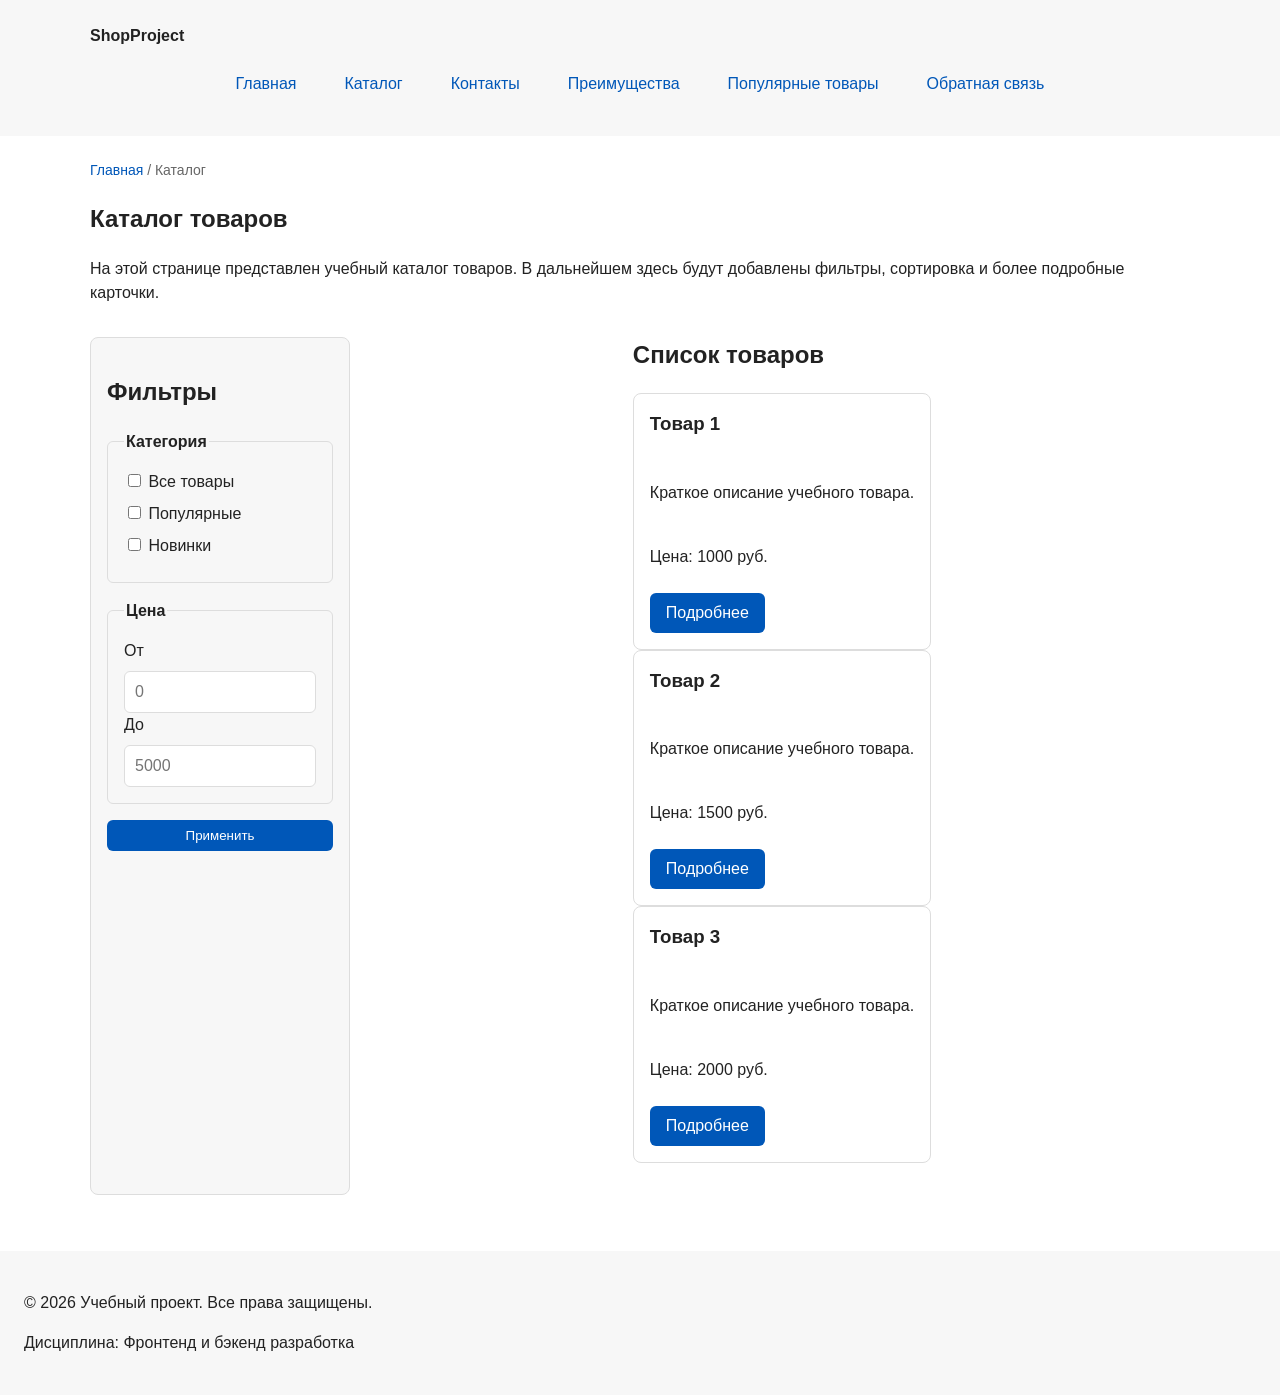
==== catalog.html @ 0c5ccf15 "feat: add flex navigation and grid catalog layout" ====
<!DOCTYPE html>
<html lang="ru">
<head>
    <meta property="og:type" content="website">
    <meta property="og:title" content="Учебный интернет-магазин">
    <meta property="og:description" content="Учебный frontend-проект интернет-магазина.">
    <meta property="og:image" content="https://SpitzV2.github.io/kr1-html-css-shop/images/preview.jpg">

    <meta charset="UTF-8">
    <meta name="viewport" content="width=device-width, initial-scale=1.0">
    <meta name="description" content="Каталог товаров учебного интернет-магазина.">
    <title>Каталог товаров — Учебный интернет-магазин</title>
    <link rel="stylesheet" href="css/style.css">
</head>
<body>
<header>
    <div class="site-header">
        <a class="site-logo" href="index.html">ShopProject</a>

        <nav class="site-nav" aria-label="Основная навигация">
            <ul class="site-nav__list">
                <li><a href="index.html">Главная</a></li>
                <li><a href="catalog.html">Каталог</a></li>
                <li><a href="contacts.html">Контакты</a></li>
                <li><a href="index.html#advantages">Преимущества</a></li>
                <li><a href="index.html#popular">Популярные товары</a></li>
                <li><a href="index.html#contacts">Обратная связь</a></li>
            </ul>
        </nav>
    </div>
</header>

<main>
    <nav class="breadcrumbs" aria-label="Хлебные крошки">
        <a href="index.html">Главная</a>
        <span>Каталог</span>
    </nav>

    <section class="section">
        <h1>Каталог товаров</h1>
        <p>
            На этой странице представлен учебный каталог товаров.
            В дальнейшем здесь будут добавлены фильтры, сортировка и более
            подробные карточки.
        </p>
    </section>
    <section class="catalog-layout">
        <aside class="catalog-filters">
            <h2>Фильтры</h2>

            <form class="filters-form" action="#" method="get">
                <fieldset>
                    <legend>Категория</legend>

                    <label>
                        <input type="checkbox" name="category" value="all">
                        Все товары
                    </label>

                    <label>
                        <input type="checkbox" name="category" value="popular">
                        Популярные
                    </label>

                    <label>
                        <input type="checkbox" name="category" value="new">
                        Новинки
                    </label>
                </fieldset>

                <fieldset>
                    <legend>Цена</legend>

                    <label for="price-from">От</label>
                    <input id="price-from" name="price-from" type="number" min="0" placeholder="0">

                    <label for="price-to">До</label>
                    <input id="price-to" name="price-to" type="number" min="0" placeholder="5000">
                </fieldset>

                <button class="button" type="submit">Применить</button>
            </form>
        </aside>

        <section class="section">
        <h2>Список товаров</h2>

        <article class="product-card">
            <h3>Товар 1</h3>
            <p>Краткое описание учебного товара.</p>
            <p>Цена: 1000 руб.</p>
            <a class="button" href="index.html#popular">Подробнее</a>
        </article>

        <article class="product-card">
            <h3>Товар 2</h3>
            <p>Краткое описание учебного товара.</p>
            <p>Цена: 1500 руб.</p>
            <a class="button" href="index.html#popular">Подробнее</a>
        </article>

        <article class="product-card">
            <h3>Товар 3</h3>
            <p>Краткое описание учебного товара.</p>
            <p>Цена: 2000 руб.</p>
            <a class="button" href="index.html#popular">Подробнее</a>
        </article>
    </section>
</main>

<footer>
    <p>&copy; 2026 Учебный проект. Все права защищены.</p>
    <p>Дисциплина: Фронтенд и бэкенд разработка</p>
</footer>
</body>
</html>
---- css/style.css ----
/* ===============================
   1. Переменные проекта
   =============================== */
:root {
  /* Основные цвета проекта */
  --color-bg: #ffffff;
  --color-text: #222222;
  --color-muted: #666666;
  --color-primary: #0057b8;
  --color-primary-dark: #003f86;
  --color-border: #dddddd;
  --color-surface: #f7f7f7;
  --color-surface-accent: #eef5ff;
  --color-danger: #b00020;
  --color-success: #168a2f;
  --color-success-bg: #eefaf0;
  --color-white: #ffffff;
  /* Отступы */
  --space-xs: 4px;
  --space-sm: 8px;
  --space-md: 16px;
  --space-lg: 24px;
  --space-xl: 32px;
  /* Скругления */
  --radius-sm: 6px;
  --radius-md: 8px;
  --radius-lg: 12px;
  /* Размеры */
  --container-width: 1100px;
}

/* ===============================
   2. Базовые стили
   =============================== */
* {
  box-sizing: border-box;
}
body {
  margin: 0;
  font-family: Arial, sans-serif;
  line-height: 1.5;
  color: var(--color-text);
  background-color: var(--color-bg);
}
header,
main,
footer {
  padding: var(--space-lg);
}
header {
  background-color: var(--color-surface);
}
footer {
  background-color: var(--color-surface);
}

/* ===============================
   3. Общие элементы интерфейса
   =============================== */
a {
  color: var(--color-primary);
  text-decoration: none;
}
a:hover {
  color: var(--color-primary-dark);
}
a:focus-visible {
  outline: 2px solid var(--color-primary);
  outline-offset: 3px;
}
.site-header {
  max-width: var(--container-width);
  margin: 0 auto;
}
.site-logo {
  font-weight: bold;
  text-decoration: none;
  color: var(--color-text);
}
.site-nav__list {
  display: flex;
  flex-wrap: wrap;
  justify-content: center;
  align-items: center;
  gap: var(--space-md);
  padding: 0;
  margin: var(--space-md) 0 0;
  list-style: none;
}

.site-nav__list li {
  margin-bottom: var(--space-sm);
}
.site-nav__list a {
  display: inline-block;
  padding: var(--space-sm) var(--space-md);
  color: var(--color-primary);
  text-decoration: none;
  border-radius: var(--radius-sm);
}

.site-nav__list a:hover {
  color: var(--color-white);
  background-color: var(--color-primary);
}


/* ===============================
   4. Компоненты страницы
   =============================== */
.hero {
  max-width: var(--container-width);
  margin: 0 auto var(--space-xl);
  padding: var(--space-xl) var(--space-lg);
  background-color: var(--color-surface-accent);
  border-radius: var(--radius-lg);
}
.section {
  max-width: var(--container-width);
  margin: 0 auto var(--space-xl);
}
.section h2 {
  margin-top: 0;
}
.product-card {
  display: flex;
  flex-direction: column;
  gap: var(--space-sm);
  margin-bottom: 0;
  padding: var(--space-md);
  border: 1px solid var(--color-border);
  border-radius: var(--radius-md);
  background-color: var(--color-bg);
}

.product-card .button {
  margin-top: auto;
  align-self: flex-start;
}

.product-card:hover {
  border-color: var(--color-primary);
}
.product-card h3 {
  margin-top: 0;
}
.button {
  display: inline-block;
  padding: var(--space-sm) var(--space-md);
  color: var(--color-white);
  background-color: var(--color-primary);
  text-decoration: none;
  border: none;
  border-radius: var(--radius-sm);
  cursor: pointer;
}
.button:hover {
  background-color: var(--color-primary-dark);
}
.button:focus-visible {
  outline: 2px solid var(--color-primary);
  outline-offset: 3px;
}
.button:disabled {
  opacity: 0.6;
  cursor: not-allowed;
}
.aside-info {
  max-width: var(--container-width);
  margin: 0 auto var(--space-xl);
  padding: var(--space-md);
  border-left: 4px solid var(--color-primary);
  background-color: var(--color-surface);
}

/* ===============================
   5. Форма и модальное окно
   =============================== */
.order-dialog {
  width: min(100% - 32px, 560px);
  padding: var(--space-lg);
  border: none;
  border-radius: var(--radius-lg);
}
.order-dialog::backdrop {
  background-color: rgba(0, 0, 0, 0.5);
}
.form-field {
  margin-bottom: var(--space-md);
}
.form-field label {
  display: block;
  margin-bottom: var(--space-xs);
}
.form-field input,
.form-field select,
.form-field textarea {
  width: 100%;
  padding: 10px 12px;
  border: 1px solid var(--color-border);
  border-radius: var(--radius-sm);
  font: inherit;
}
.form-field input[type="checkbox"] {
  width: auto;
}
.form-field small {
  display: block;
  margin-top: var(--space-xs);
  color: var(--color-muted);
}
.form-field input:hover,
.form-field select:hover,
.form-field textarea:hover {
  border-color: var(--color-primary);
}
.form-field input:focus-visible,
.form-field select:focus-visible,
.form-field textarea:focus-visible,
.form-actions button:focus-visible {
  outline: 2px solid var(--color-primary);
  outline-offset: 3px;
}
[aria-invalid="true"] {
  border-color: var(--color-danger);
}
.form-actions {
  display: flex;
  gap: 12px;
  margin-top: var(--space-lg);
}
.success-message {
  max-width: var(--container-width);
  margin: var(--space-lg) auto;
  padding: var(--space-md);
  border-left: 4px solid var(--color-success);
  background-color: var(--color-success-bg);
}

.breadcrumbs {
  max-width: var(--container-width);
  margin: 0 auto var(--space-md);
  font-size: 14px;
  color: var(--color-muted);
}

.breadcrumbs a {
  color: var(--color-primary);
}

.breadcrumbs span::before {
  content: " / ";
  color: var(--color-muted);
}

html {
  scroll-behavior: smooth;
}

:target {
  outline: 2px dashed var(--color-primary);
  outline-offset: 4px;
}

.products-grid {
  display: grid;
  grid-template-columns: repeat(3, 1fr);
  gap: var(--space-lg);
}

.catalog-layout {
  max-width: var(--container-width);
  margin: 0 auto var(--space-xl);
  display: grid;
  grid-template-columns: 260px 1fr;
  grid-template-areas: "filters products";
  gap: var(--space-lg);
}

.catalog-filters {
  grid-area: filters;
  padding: var(--space-md);
  border: 1px solid var(--color-border);
  border-radius: var(--radius-md);
  background-color: var(--color-surface);
}

.catalog-products {
  grid-area: products;
}

.filters-form {
  display: grid;
  gap: var(--space-md);
}

.filters-form fieldset {
  margin: 0;
  padding: var(--space-md);
  border: 1px solid var(--color-border);
  border-radius: var(--radius-sm);
}

.filters-form legend {
  font-weight: 700;
}

.filters-form label {
  display: block;
  margin-bottom: var(--space-sm);
}

.filters-form input[type="number"] {
  width: 100%;
  padding: 8px 10px;
  border: 1px solid var(--color-border);
  border-radius: var(--radius-sm);
  font: inherit;
}
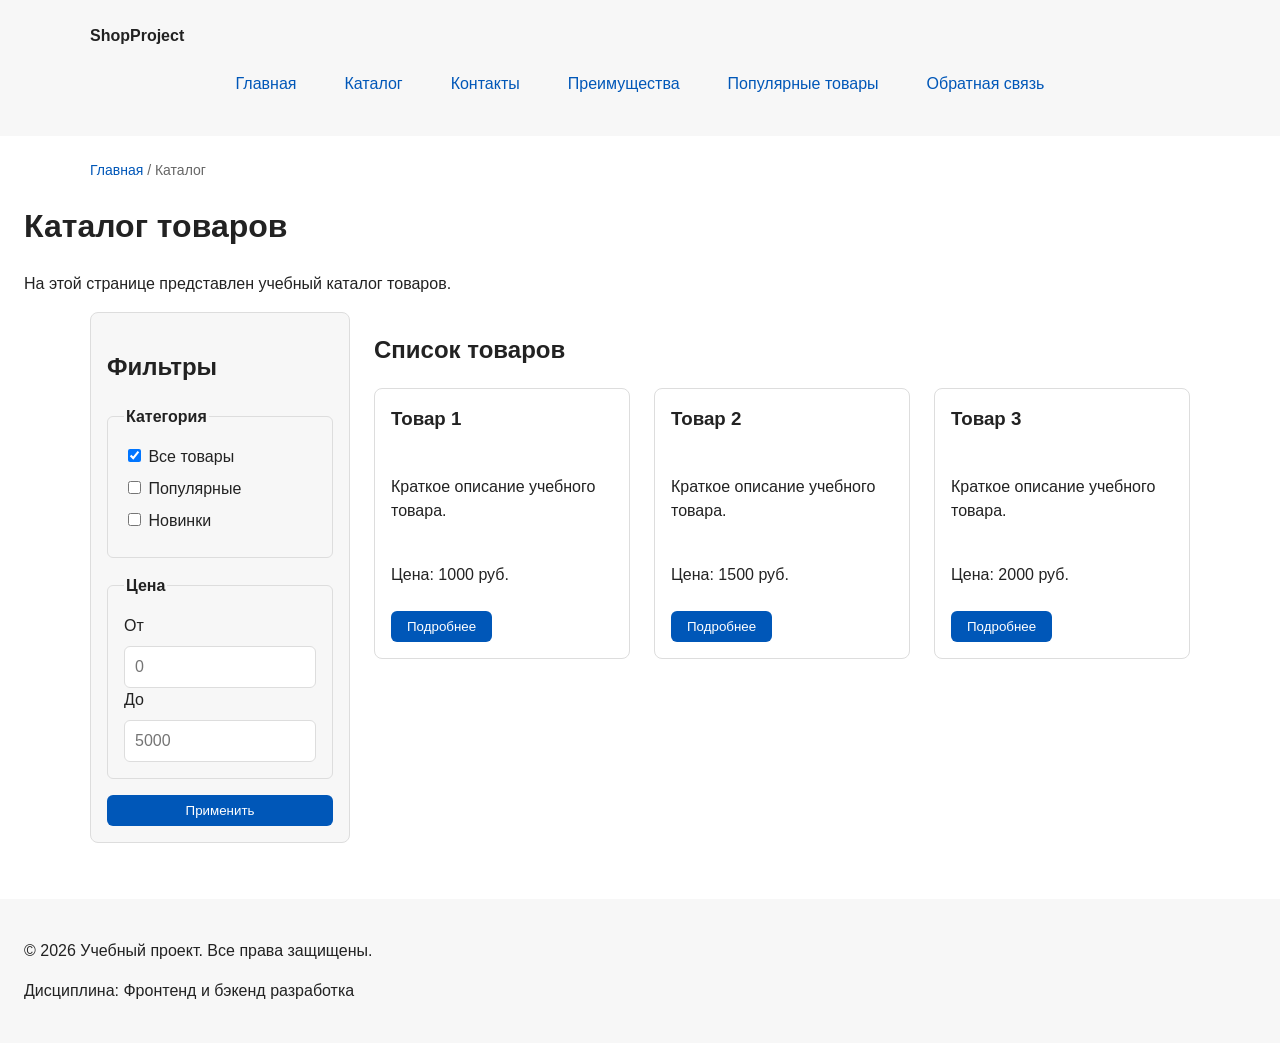
==== commit e069a62e: "feat: add flex navigation and grid catalog layout" ====
--- a/catalog.html
+++ b/catalog.html
@@ -30,38 +30,31 @@
     </div>
 </header>
 
-<main>
-    <nav class="breadcrumbs" aria-label="Хлебные крошки">
+<main class="container">
+    <nav class="breadcrumbs">
         <a href="index.html">Главная</a>
         <span>Каталог</span>
     </nav>
+    <h1>Каталог товаров</h1>
+    <p>На этой странице представлен учебный каталог товаров.</p>
 
-    <section class="section">
-        <h1>Каталог товаров</h1>
-        <p>
-            На этой странице представлен учебный каталог товаров.
-            В дальнейшем здесь будут добавлены фильтры, сортировка и более
-            подробные карточки.
-        </p>
-    </section>
+    <!-- ЭТАП 6: Основной grid-контейнер для каталога -->
     <section class="catalog-layout">
+
+        <!-- Боковая панель фильтров -->
         <aside class="catalog-filters">
             <h2>Фильтры</h2>
-
             <form class="filters-form" action="#" method="get">
                 <fieldset>
                     <legend>Категория</legend>
-
                     <label>
-                        <input type="checkbox" name="category" value="all">
+                        <input type="checkbox" name="category" value="all" checked>
                         Все товары
                     </label>
-
                     <label>
                         <input type="checkbox" name="category" value="popular">
                         Популярные
                     </label>
-
                     <label>
                         <input type="checkbox" name="category" value="new">
                         Новинки
@@ -70,10 +63,8 @@
 
                 <fieldset>
                     <legend>Цена</legend>
-
                     <label for="price-from">От</label>
                     <input id="price-from" name="price-from" type="number" min="0" placeholder="0">
-
                     <label for="price-to">До</label>
                     <input id="price-to" name="price-to" type="number" min="0" placeholder="5000">
                 </fieldset>
@@ -82,29 +73,46 @@
             </form>
         </aside>
 
-        <section class="section">
-        <h2>Список товаров</h2>
+        <!-- Область со списком товаров -->
+        <section class="catalog-products">
+            <h2>Список товаров</h2>
 
-        <article class="product-card">
-            <h3>Товар 1</h3>
-            <p>Краткое описание учебного товара.</p>
-            <p>Цена: 1000 руб.</p>
-            <a class="button" href="index.html#popular">Подробнее</a>
-        </article>
+            <!-- ЭТАП 3 и 4: Сетка для карточек товаров -->
+            <div class="products-grid">
 
-        <article class="product-card">
-            <h3>Товар 2</h3>
-            <p>Краткое описание учебного товара.</p>
-            <p>Цена: 1500 руб.</p>
-            <a class="button" href="index.html#popular">Подробнее</a>
-        </article>
+                <!-- Карточка 1 -->
+                <article class="product-card">
+                    <h3>Товар 1</h3>
+                    <p>Краткое описание учебного товара.</p>
+                    <p>Цена: 1000 руб.</p>
+                    <button class="button product-card__button" type="button" data-product="Товар 1">
+                        Подробнее
+                    </button>
+                </article>
 
-        <article class="product-card">
-            <h3>Товар 3</h3>
-            <p>Краткое описание учебного товара.</p>
-            <p>Цена: 2000 руб.</p>
-            <a class="button" href="index.html#popular">Подробнее</a>
-        </article>
+                <!-- Карточка 2 -->
+                <article class="product-card">
+                    <h3>Товар 2</h3>
+                    <p>Краткое описание учебного товара.</p>
+                    <p>Цена: 1500 руб.</p>
+                    <button class="button product-card__button" type="button" data-product="Товар 2">
+                        Подробнее
+                    </button>
+                </article>
+
+                <!-- Карточка 3 -->
+                <article class="product-card">
+                    <h3>Товар 3</h3>
+                    <p>Краткое описание учебного товара.</p>
+                    <p>Цена: 2000 руб.</p>
+                    <button class="button product-card__button" type="button" data-product="Товар 3">
+                        Подробнее
+                    </button>
+                </article>
+
+            </div>
+        </section>
+
     </section>
 </main>
 
--- a/css/style.css
+++ b/css/style.css
@@ -88,6 +88,7 @@
   list-style: none;
 }
 
+
 .site-nav__list li {
   margin-bottom: var(--space-sm);
 }
@@ -99,10 +100,12 @@
   border-radius: var(--radius-sm);
 }
 
+
 .site-nav__list a:hover {
   color: var(--color-white);
   background-color: var(--color-primary);
 }
+
 
 
 /* ===============================
@@ -122,6 +125,13 @@
 .section h2 {
   margin-top: 0;
 }
+
+.products-grid {
+  display: grid;
+  grid-template-columns: repeat(3, 1fr);
+  gap: var(--space-lg);
+}
+
 .product-card {
   display: flex;
   flex-direction: column;
@@ -137,6 +147,7 @@
   margin-top: auto;
   align-self: flex-start;
 }
+
 
 .product-card:hover {
   border-color: var(--color-primary);
@@ -317,3 +328,4 @@
   border-radius: var(--radius-sm);
   font: inherit;
 }
+
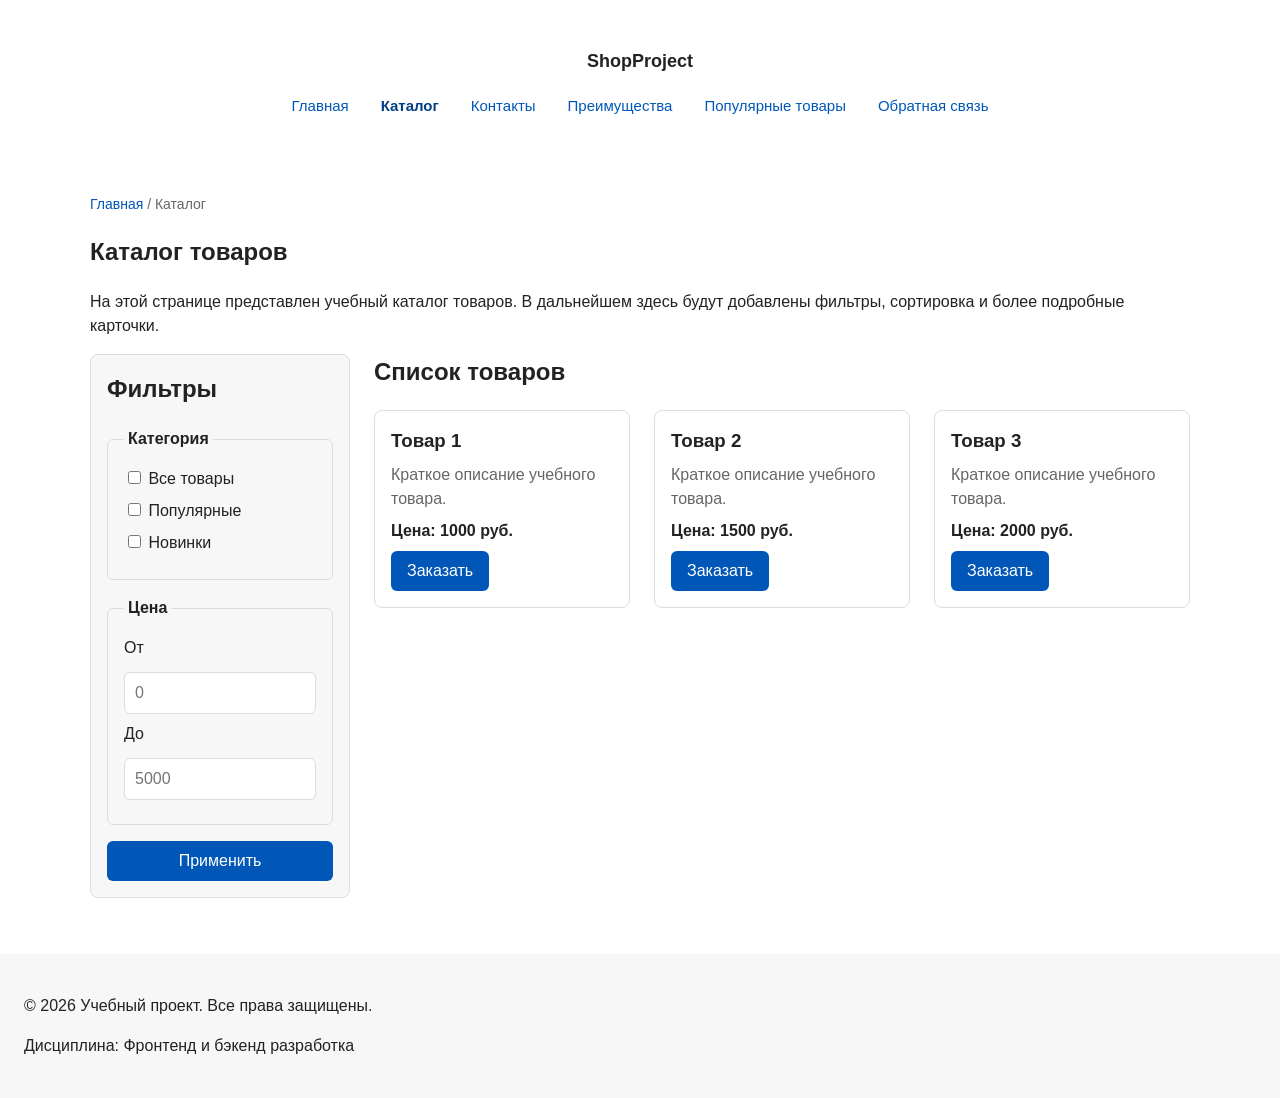
==== commit 417f2931: "refactor: apply BEM naming to CSS classes" ====
--- a/catalog.html
+++ b/catalog.html
@@ -1,118 +1,101 @@
 <!DOCTYPE html>
 <html lang="ru">
 <head>
-    <meta property="og:type" content="website">
-    <meta property="og:title" content="Учебный интернет-магазин">
-    <meta property="og:description" content="Учебный frontend-проект интернет-магазина.">
-    <meta property="og:image" content="https://SpitzV2.github.io/kr1-html-css-shop/images/preview.jpg">
-
     <meta charset="UTF-8">
     <meta name="viewport" content="width=device-width, initial-scale=1.0">
-    <meta name="description" content="Каталог товаров учебного интернет-магазина.">
     <title>Каталог товаров — Учебный интернет-магазин</title>
     <link rel="stylesheet" href="css/style.css">
+    <script src="js/main.js" defer></script>
 </head>
 <body>
-<header>
-    <div class="site-header">
-        <a class="site-logo" href="index.html">ShopProject</a>
-
+<header class="site-header">
+    <div class="site-header__inner">
+        <a class="site-header__logo" href="index.html">ShopProject</a>
         <nav class="site-nav" aria-label="Основная навигация">
             <ul class="site-nav__list">
-                <li><a href="index.html">Главная</a></li>
-                <li><a href="catalog.html">Каталог</a></li>
-                <li><a href="contacts.html">Контакты</a></li>
-                <li><a href="index.html#advantages">Преимущества</a></li>
-                <li><a href="index.html#popular">Популярные товары</a></li>
-                <li><a href="index.html#contacts">Обратная связь</a></li>
+                <li class="site-nav__item"><a class="site-nav__link" href="index.html">Главная</a></li>
+                <li class="site-nav__item"><a class="site-nav__link site-nav__link--active" href="catalog.html">Каталог</a></li>
+                <li class="site-nav__item"><a class="site-nav__link" href="contacts.html">Контакты</a></li>
+                <li class="site-nav__item"><a class="site-nav__link" href="index.html#advantages">Преимущества</a></li>
+                <li class="site-nav__item"><a class="site-nav__link" href="index.html#popular">Популярные товары</a></li>
+                <li class="site-nav__item"><a class="site-nav__link" href="contacts.html#feedback">Обратная связь</a></li>
             </ul>
         </nav>
     </div>
 </header>
 
-<main class="container">
-    <nav class="breadcrumbs">
-        <a href="index.html">Главная</a>
-        <span>Каталог</span>
+<main>
+
+    <nav class="breadcrumbs" aria-label="Хлебные крошки">
+        <a class="breadcrumbs__link" href="index.html">Главная</a>
+        <span class="breadcrumbs__current">Каталог</span>
     </nav>
-    <h1>Каталог товаров</h1>
-    <p>На этой странице представлен учебный каталог товаров.</p>
 
-    <!-- ЭТАП 6: Основной grid-контейнер для каталога -->
-    <section class="catalog-layout">
+    <section class="section">
+        <h1>Каталог товаров</h1>
+        <p>На этой странице представлен учебный каталог товаров. В дальнейшем здесь будут добавлены фильтры, сортировка и более подробные карточки.</p>
 
-        <!-- Боковая панель фильтров -->
-        <aside class="catalog-filters">
-            <h2>Фильтры</h2>
-            <form class="filters-form" action="#" method="get">
-                <fieldset>
-                    <legend>Категория</legend>
-                    <label>
-                        <input type="checkbox" name="category" value="all" checked>
-                        Все товары
-                    </label>
-                    <label>
-                        <input type="checkbox" name="category" value="popular">
-                        Популярные
-                    </label>
-                    <label>
-                        <input type="checkbox" name="category" value="new">
-                        Новинки
-                    </label>
-                </fieldset>
+        <div class="catalog-layout">
 
-                <fieldset>
-                    <legend>Цена</legend>
-                    <label for="price-from">От</label>
-                    <input id="price-from" name="price-from" type="number" min="0" placeholder="0">
-                    <label for="price-to">До</label>
-                    <input id="price-to" name="price-to" type="number" min="0" placeholder="5000">
-                </fieldset>
+            <aside class="catalog-filters">
+                <h2 class="catalog-filters__title">Фильтры</h2>
 
-                <button class="button" type="submit">Применить</button>
-            </form>
-        </aside>
+                <form class="filters-form" action="#" method="get">
+                    <fieldset class="filters-form__fieldset">
+                        <legend class="filters-form__legend">Категория</legend>
+                        <label class="filters-form__label">
+                            <input type="checkbox" name="category" value="all"> Все товары
+                        </label>
+                        <label class="filters-form__label">
+                            <input type="checkbox" name="category" value="popular"> Популярные
+                        </label>
+                        <label class="filters-form__label">
+                            <input type="checkbox" name="category" value="new"> Новинки
+                        </label>
+                    </fieldset>
 
-        <!-- Область со списком товаров -->
-        <section class="catalog-products">
-            <h2>Список товаров</h2>
+                    <fieldset class="filters-form__fieldset">
+                        <legend class="filters-form__legend">Цена</legend>
+                        <label class="filters-form__label" for="price-from">От</label>
+                        <input class="filters-form__input" id="price-from" name="price-from" type="number" min="0" placeholder="0">
 
-            <!-- ЭТАП 3 и 4: Сетка для карточек товаров -->
-            <div class="products-grid">
+                        <label class="filters-form__label" for="price-to">До</label>
+                        <input class="filters-form__input" id="price-to" name="price-to" type="number" min="0" placeholder="5000">
+                    </fieldset>
 
-                <!-- Карточка 1 -->
-                <article class="product-card">
-                    <h3>Товар 1</h3>
-                    <p>Краткое описание учебного товара.</p>
-                    <p>Цена: 1000 руб.</p>
-                    <button class="button product-card__button" type="button" data-product="Товар 1">
-                        Подробнее
-                    </button>
-                </article>
+                    <button class="button button--primary filters-form__button" type="submit">Применить</button>
+                </form>
+            </aside>
 
-                <!-- Карточка 2 -->
-                <article class="product-card">
-                    <h3>Товар 2</h3>
-                    <p>Краткое описание учебного товара.</p>
-                    <p>Цена: 1500 руб.</p>
-                    <button class="button product-card__button" type="button" data-product="Товар 2">
-                        Подробнее
-                    </button>
-                </article>
+            <!-- Список товаров справа -->
+            <section class="catalog-products">
+                <h2 class="catalog-products__title">Список товаров</h2>
 
-                <!-- Карточка 3 -->
-                <article class="product-card">
-                    <h3>Товар 3</h3>
-                    <p>Краткое описание учебного товара.</p>
-                    <p>Цена: 2000 руб.</p>
-                    <button class="button product-card__button" type="button" data-product="Товар 3">
-                        Подробнее
-                    </button>
-                </article>
+                <div class="products-grid">
+                    <article class="product-card">
+                        <h3 class="product-card__title">Товар 1</h3>
+                        <p class="product-card__description">Краткое описание учебного товара.</p>
+                        <p class="product-card__price">Цена: 1000 руб.</p>
+                        <button class="button button--primary product-card__button" type="button" data-product="Товар 1">Заказать</button>
+                    </article>
 
-            </div>
-        </section>
+                    <article class="product-card">
+                        <h3 class="product-card__title">Товар 2</h3>
+                        <p class="product-card__description">Краткое описание учебного товара.</p>
+                        <p class="product-card__price">Цена: 1500 руб.</p>
+                        <button class="button button--primary product-card__button" type="button" data-product="Товар 2">Заказать</button>
+                    </article>
 
+                    <article class="product-card">
+                        <h3 class="product-card__title">Товар 3</h3>
+                        <p class="product-card__description">Краткое описание учебного товара.</p>
+                        <p class="product-card__price">Цена: 2000 руб.</p>
+                        <button class="button button--primary product-card__button" type="button" data-product="Товар 3">Заказать</button>
+                    </article>
+                </div>
+            </section>
+
+        </div>
     </section>
 </main>
 
@@ -120,5 +103,47 @@
     <p>&copy; 2026 Учебный проект. Все права защищены.</p>
     <p>Дисциплина: Фронтенд и бэкенд разработка</p>
 </footer>
+
+
+<dialog class="order-dialog" id="order-dialog" aria-labelledby="order-dialog-title">
+    <h2 class="order-dialog__title" id="order-dialog-title">Оформление заявки</h2>
+    <form class="order-form" id="order-form" action="#" method="post" novalidate>
+        <input id="selected-product" name="selected-product" type="hidden">
+
+        <div class="order-form__field">
+            <label class="order-form__label" for="order-name">Имя</label>
+            <input class="order-form__input" id="order-name" name="name" type="text" placeholder="Введите ваше имя" minlength="2" required>
+        </div>
+
+        <div class="order-form__field">
+            <label class="order-form__label" for="order-email">E-mail</label>
+            <input class="order-form__input" id="order-email" name="email" type="email" placeholder="example@mail.ru" required>
+        </div>
+
+        <div class="order-form__field">
+            <label class="order-form__label" for="order-phone">Телефон</label>
+            <input class="order-form__input" id="order-phone" name="phone" type="tel" placeholder="+7 (900) 000-00-00" pattern="^\+7 \(\d{3}\) \d{3}-\d{2}-\d{2}$" required>
+            <small>Формат: +7 (900) 000-00-00</small>
+        </div>
+
+        <div class="order-form__field">
+            <label class="order-form__label" for="order-comment">Комментарий</label>
+            <textarea class="order-form__input" id="order-comment" name="comment" rows="4" placeholder="Укажите дополнительную информацию"></textarea>
+        </div>
+
+        <div class="order-form__field">
+            <label>
+                <input id="order-agreement" name="agreement" type="checkbox" required> Я согласен на обработку данных
+            </label>
+        </div>
+
+        <div class="order-form__actions">
+            <button class="button button--secondary" type="button" id="close-order-dialog">Закрыть</button>
+            <button class="button button--primary" type="submit">Отправить заявку</button>
+        </div>
+    </form>
+</dialog>
+
+<p class="success-message" id="success-message" hidden>Форма успешно отправлена!</p>
 </body>
 </html>
--- a/css/style.css
+++ b/css/style.css
@@ -2,7 +2,6 @@
    1. Переменные проекта
    =============================== */
 :root {
-  /* Основные цвета проекта */
   --color-bg: #ffffff;
   --color-text: #222222;
   --color-muted: #666666;
@@ -15,17 +14,17 @@
   --color-success: #168a2f;
   --color-success-bg: #eefaf0;
   --color-white: #ffffff;
-  /* Отступы */
+
   --space-xs: 4px;
   --space-sm: 8px;
   --space-md: 16px;
   --space-lg: 24px;
   --space-xl: 32px;
-  /* Скругления */
+
   --radius-sm: 6px;
   --radius-md: 8px;
   --radius-lg: 12px;
-  /* Размеры */
+
   --container-width: 1100px;
 }
 
@@ -68,14 +67,25 @@
   outline: 2px solid var(--color-primary);
   outline-offset: 3px;
 }
+
+/* Шапка и навигация сайта по БЭМ и Flexbox (ПР №6 и №7) */
 .site-header {
+  background-color: transparent;
+}
+.site-header__inner {
   max-width: var(--container-width);
   margin: 0 auto;
-}
-.site-logo {
-  font-weight: bold;
+  padding: var(--space-lg) var(--space-md);
+  display: flex;
+  flex-direction: column;
+  align-items: center;
+  gap: var(--space-md);
+}
+.site-header__logo {
+  font-weight: 700;
+  color: var(--color-text);
   text-decoration: none;
-  color: var(--color-text);
+  font-size: 18px;
 }
 .site-nav__list {
   display: flex;
@@ -84,29 +94,32 @@
   align-items: center;
   gap: var(--space-md);
   padding: 0;
-  margin: var(--space-md) 0 0;
+  margin: 0;
   list-style: none;
 }
-
-
-.site-nav__list li {
-  margin-bottom: var(--space-sm);
-}
-.site-nav__list a {
+.site-nav__item {
+  margin-bottom: 0;
+}
+.site-nav__link {
   display: inline-block;
-  padding: var(--space-sm) var(--space-md);
+  padding: var(--space-xs) var(--space-sm);
   color: var(--color-primary);
   text-decoration: none;
-  border-radius: var(--radius-sm);
-}
-
-
-.site-nav__list a:hover {
-  color: var(--color-white);
-  background-color: var(--color-primary);
-}
-
-
+  font-size: 15px;
+  border-radius: var(--radius-sm);
+}
+.site-nav__link:hover {
+  color: var(--color-primary-dark);
+  text-decoration: underline;
+}
+.site-nav__link:focus-visible {
+  outline: 2px solid var(--color-primary);
+  outline-offset: 2px;
+}
+.site-nav__link--active {
+  color: var(--color-primary-dark);
+  font-weight: 700;
+}
 
 /* ===============================
    4. Компоненты страницы
@@ -126,62 +139,141 @@
   margin-top: 0;
 }
 
+/* Сетка карточек товаров (CSS Grid из ПР №6) */
 .products-grid {
   display: grid;
   grid-template-columns: repeat(3, 1fr);
   gap: var(--space-lg);
 }
 
+/* Карточка товара (Внутренний Flexbox из ПР №6 + БЭМ из ПР №7) */
 .product-card {
   display: flex;
   flex-direction: column;
   gap: var(--space-sm);
-  margin-bottom: 0;
   padding: var(--space-md);
   border: 1px solid var(--color-border);
   border-radius: var(--radius-md);
   background-color: var(--color-bg);
 }
-
-.product-card .button {
+.product-card:hover {
+  border-color: var(--color-primary);
+}
+.product-card--featured {
+  border-color: var(--color-primary);
+}
+.product-card__title {
+  margin: 0;
+  color: var(--color-text);
+}
+.product-card__description {
+  margin: 0;
+  color: var(--color-muted);
+}
+.product-card__price {
+  margin: 0;
+  font-weight: 700;
+}
+.product-card__button {
   margin-top: auto;
   align-self: flex-start;
 }
 
-
-.product-card:hover {
-  border-color: var(--color-primary);
-}
-.product-card h3 {
-  margin-top: 0;
-}
+/* Самостоятельный БЭМ-блок кнопки с модификаторами */
 .button {
   display: inline-block;
   padding: var(--space-sm) var(--space-md);
+  border: none;
+  border-radius: var(--radius-sm);
+  font: inherit;
+  text-decoration: none;
+  cursor: pointer;
+}
+.button--primary {
   color: var(--color-white);
   background-color: var(--color-primary);
-  text-decoration: none;
-  border: none;
-  border-radius: var(--radius-sm);
-  cursor: pointer;
-}
-.button:hover {
+}
+.button--primary:hover {
   background-color: var(--color-primary-dark);
+}
+.button--secondary {
+  color: var(--color-primary);
+  background-color: transparent;
+  border: 1px solid var(--color-primary);
+}
+.button--secondary:hover {
+  color: var(--color-white);
+  background-color: var(--color-primary);
 }
 .button:focus-visible {
   outline: 2px solid var(--color-primary);
   outline-offset: 3px;
 }
-.button:disabled {
-  opacity: 0.6;
-  cursor: not-allowed;
-}
+
 .aside-info {
   max-width: var(--container-width);
   margin: 0 auto var(--space-xl);
   padding: var(--space-md);
   border-left: 4px solid var(--color-primary);
   background-color: var(--color-surface);
+}
+
+/* Двухколоночный макет каталога через области CSS Grid (ПР №6) */
+.catalog-layout {
+  max-width: var(--container-width);
+  margin: 0 auto var(--space-xl);
+  display: grid;
+  grid-template-columns: 260px 1fr;
+  grid-template-areas: "filters products";
+  gap: var(--space-lg);
+  align-items: start;
+}
+.catalog-filters {
+  grid-area: filters;
+  padding: var(--space-md);
+  border: 1px solid var(--color-border);
+  border-radius: var(--radius-md);
+  background-color: var(--color-surface);
+}
+.catalog-products {
+  grid-area: products;
+}
+.catalog-filters__title,
+.catalog-products__title {
+  margin-top: 0;
+}
+
+/* Форма фильтров по БЭМ с сохранением вашей исходной структуры структуры */
+.filters-form {
+  display: grid;
+  gap: var(--space-md);
+}
+.filters-form__fieldset {
+  margin: 0;
+  padding: var(--space-md);
+  border: 1px solid var(--color-border);
+  border-radius: var(--radius-sm);
+}
+.filters-form__legend {
+  font-weight: 700;
+  padding: 0 var(--space-xs);
+}
+.filters-form__label {
+  display: block;
+  margin-bottom: var(--space-sm);
+  cursor: pointer;
+}
+.filters-form__input[type="number"] {
+  width: 100%;
+  padding: 8px 10px;
+  border: 1px solid var(--color-border);
+  border-radius: var(--radius-sm);
+  font: inherit;
+  margin-top: var(--space-xs);
+  margin-bottom: var(--space-sm);
+}
+.filters-form__button {
+  width: 100%;
 }
 
 /* ===============================
@@ -196,50 +288,54 @@
 .order-dialog::backdrop {
   background-color: rgba(0, 0, 0, 0.5);
 }
-.form-field {
+.order-dialog__title {
+  margin-top: 0;
+}
+
+.order-form__field {
   margin-bottom: var(--space-md);
 }
-.form-field label {
+.order-form__label {
   display: block;
   margin-bottom: var(--space-xs);
 }
-.form-field input,
-.form-field select,
-.form-field textarea {
+.order-form__input,
+.order-form__select,
+.order-form__textarea {
   width: 100%;
   padding: 10px 12px;
   border: 1px solid var(--color-border);
   border-radius: var(--radius-sm);
   font: inherit;
 }
-.form-field input[type="checkbox"] {
+.order-form__input[type="checkbox"] {
   width: auto;
 }
-.form-field small {
+.order-form__field small {
   display: block;
   margin-top: var(--space-xs);
   color: var(--color-muted);
 }
-.form-field input:hover,
-.form-field select:hover,
-.form-field textarea:hover {
+.order-form__input:hover,
+.order-form__select:hover,
+.order-form__textarea:hover {
   border-color: var(--color-primary);
 }
-.form-field input:focus-visible,
-.form-field select:focus-visible,
-.form-field textarea:focus-visible,
-.form-actions button:focus-visible {
+.order-form__input:focus-visible,
+.order-form__select:focus-visible,
+.order-form__textarea:focus-visible {
   outline: 2px solid var(--color-primary);
   outline-offset: 3px;
 }
-[aria-invalid="true"] {
-  border-color: var(--color-danger);
-}
-.form-actions {
+.order-form__actions {
   display: flex;
   gap: 12px;
   margin-top: var(--space-lg);
 }
+
+[aria-invalid="true"] {
+  border-color: var(--color-danger);
+}
 .success-message {
   max-width: var(--container-width);
   margin: var(--space-lg) auto;
@@ -248,18 +344,17 @@
   background-color: var(--color-success-bg);
 }
 
+/* Хлебные крошки по БЭМ (ПР №7) */
 .breadcrumbs {
   max-width: var(--container-width);
   margin: 0 auto var(--space-md);
   font-size: 14px;
   color: var(--color-muted);
 }
-
-.breadcrumbs a {
+.breadcrumbs__link {
   color: var(--color-primary);
 }
-
-.breadcrumbs span::before {
+.breadcrumbs__current::before {
   content: " / ";
   color: var(--color-muted);
 }
@@ -267,65 +362,7 @@
 html {
   scroll-behavior: smooth;
 }
-
 :target {
   outline: 2px dashed var(--color-primary);
   outline-offset: 4px;
 }
-
-.products-grid {
-  display: grid;
-  grid-template-columns: repeat(3, 1fr);
-  gap: var(--space-lg);
-}
-
-.catalog-layout {
-  max-width: var(--container-width);
-  margin: 0 auto var(--space-xl);
-  display: grid;
-  grid-template-columns: 260px 1fr;
-  grid-template-areas: "filters products";
-  gap: var(--space-lg);
-}
-
-.catalog-filters {
-  grid-area: filters;
-  padding: var(--space-md);
-  border: 1px solid var(--color-border);
-  border-radius: var(--radius-md);
-  background-color: var(--color-surface);
-}
-
-.catalog-products {
-  grid-area: products;
-}
-
-.filters-form {
-  display: grid;
-  gap: var(--space-md);
-}
-
-.filters-form fieldset {
-  margin: 0;
-  padding: var(--space-md);
-  border: 1px solid var(--color-border);
-  border-radius: var(--radius-sm);
-}
-
-.filters-form legend {
-  font-weight: 700;
-}
-
-.filters-form label {
-  display: block;
-  margin-bottom: var(--space-sm);
-}
-
-.filters-form input[type="number"] {
-  width: 100%;
-  padding: 8px 10px;
-  border: 1px solid var(--color-border);
-  border-radius: var(--radius-sm);
-  font: inherit;
-}
-
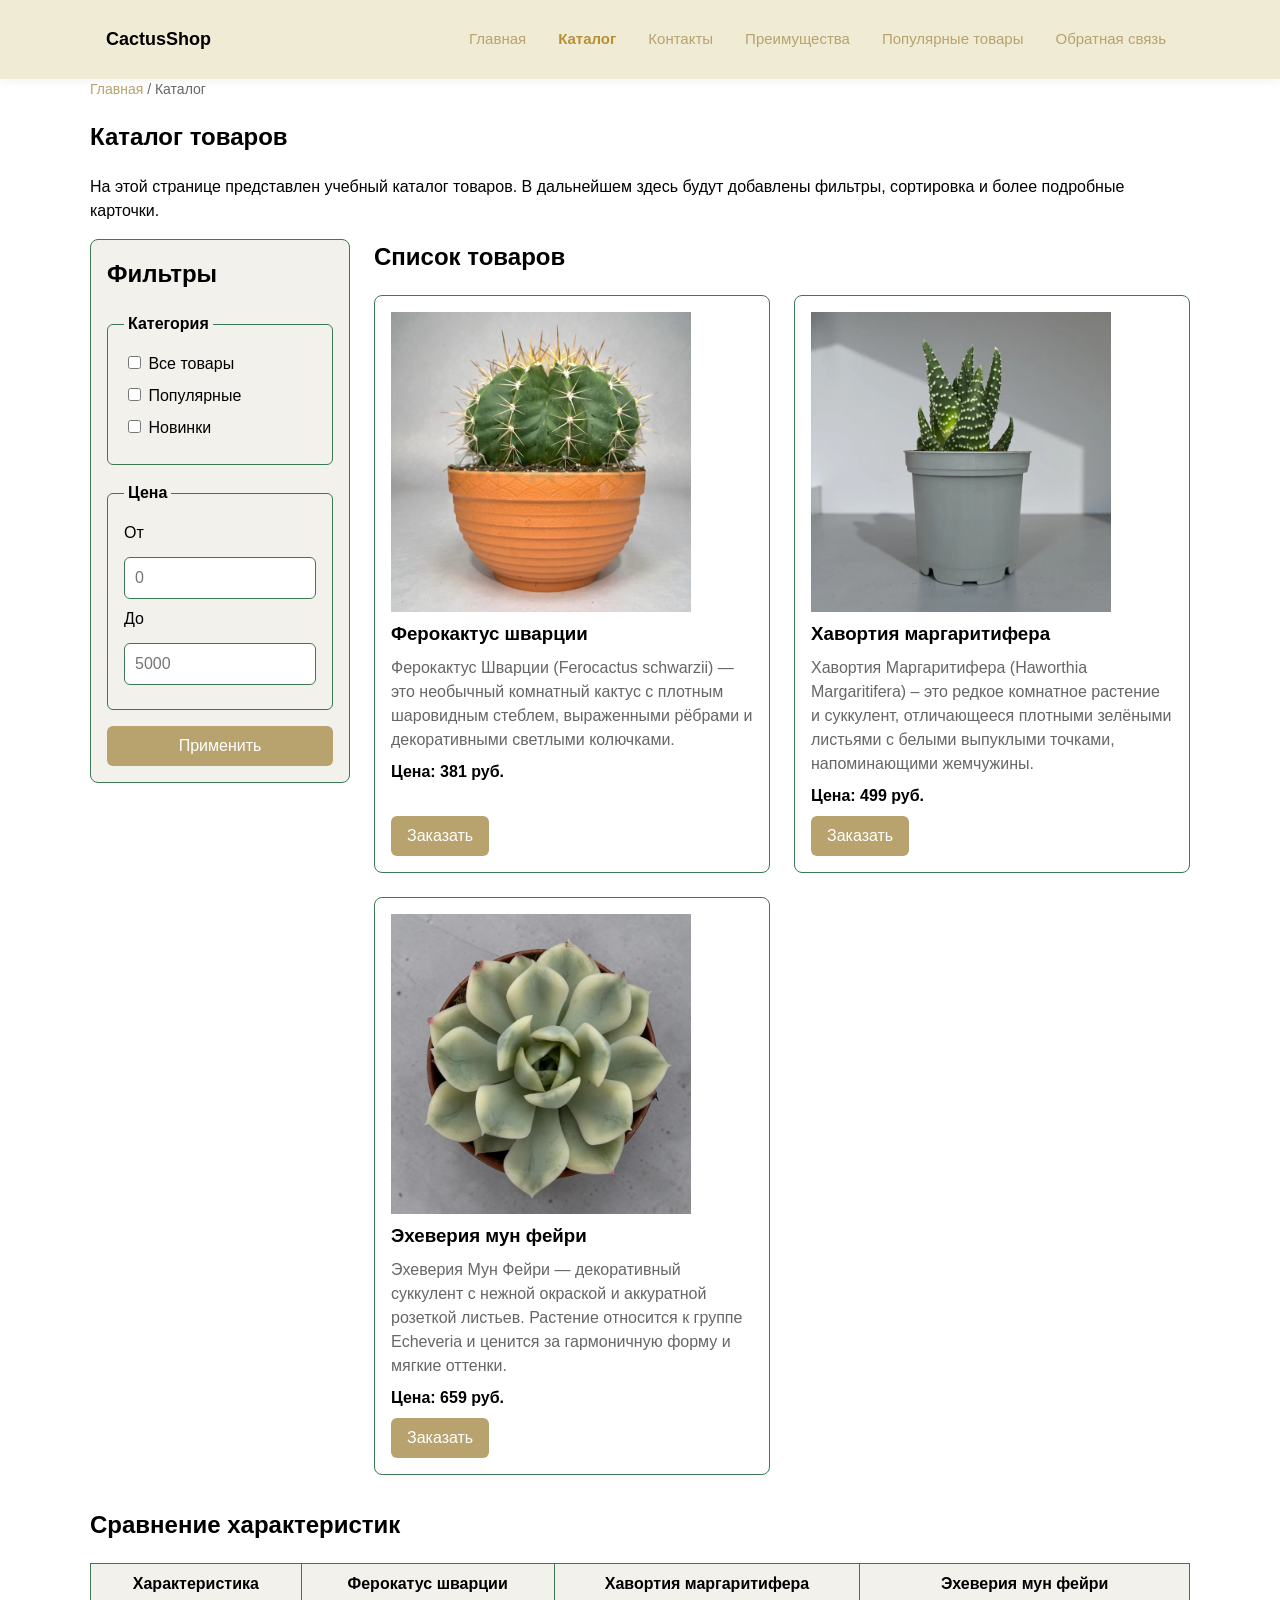
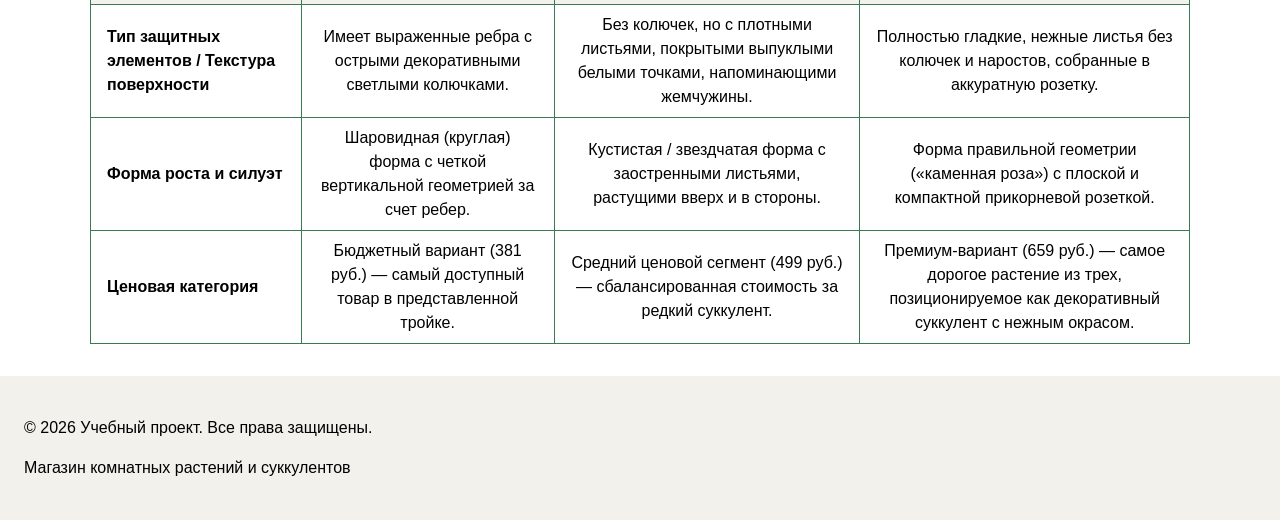
==== commit 7db8c743: "create color web" ====
--- a/catalog.html
+++ b/catalog.html
@@ -10,7 +10,7 @@
 <body>
 <header class="site-header">
     <div class="site-header__inner">
-        <a class="site-header__logo" href="index.html">ShopProject</a>
+        <a class="site-header__logo" href="index.html">СactusShop</a>
         <nav class="site-nav" aria-label="Основная навигация">
             <ul class="site-nav__list">
                 <li class="site-nav__item"><a class="site-nav__link" href="index.html">Главная</a></li>
@@ -73,23 +73,26 @@
 
                 <div class="products-grid">
                     <article class="product-card">
-                        <h3 class="product-card__title">Товар 1</h3>
-                        <p class="product-card__description">Краткое описание учебного товара.</p>
-                        <p class="product-card__price">Цена: 1000 руб.</p>
+                        <img class="product-card__image" src="images/ferocactus.jpg" alt="Ферокактус шварции в горшке" width="300" height="300" loading="lazy">
+                        <h3 class="product-card__title">Ферокактус шварции</h3>
+                        <p class="product-card__description">Ферокактус Шварции (Ferocactus schwarzii) — это необычный комнатный кактус с плотным шаровидным стеблем, выраженными рёбрами и декоративными светлыми колючками.</p>
+                        <p class="product-card__price">Цена: 381 руб.</p>
                         <button class="button button--primary product-card__button" type="button" data-product="Товар 1">Заказать</button>
                     </article>
 
                     <article class="product-card">
-                        <h3 class="product-card__title">Товар 2</h3>
-                        <p class="product-card__description">Краткое описание учебного товара.</p>
-                        <p class="product-card__price">Цена: 1500 руб.</p>
+                        <img class="product-card__image" src="images/haworthia.jpg" alt="Хавортия маргаритифера" width="300" height="300" loading="lazy">
+                        <h3 class="product-card__title">Хавортия маргаритифера</h3>
+                        <p class="product-card__description">Хавортия Маргаритифера (Haworthia Margaritifera) – это редкое комнатное растение и суккулент, отличающееся плотными зелёными листьями с белыми выпуклыми точками, напоминающими жемчужины.</p>
+                        <p class="product-card__price">Цена: 499 руб.</p>
                         <button class="button button--primary product-card__button" type="button" data-product="Товар 2">Заказать</button>
                     </article>
 
                     <article class="product-card">
-                        <h3 class="product-card__title">Товар 3</h3>
-                        <p class="product-card__description">Краткое описание учебного товара.</p>
-                        <p class="product-card__price">Цена: 2000 руб.</p>
+                        <img class="product-card__image" src="images/echeveria.jpg" alt="Эхеверия мун фейри" width="300" height="300" loading="lazy">
+                        <h3 class="product-card__title">Эхеверия мун фейри</h3>
+                        <p class="product-card__description">Эхеверия Мун Фейри — декоративный суккулент с нежной окраской и аккуратной розеткой листьев. Растение относится к группе Echeveria и ценится за гармоничную форму и мягкие оттенки.</p>
+                        <p class="product-card__price">Цена: 659 руб.</p>
                         <button class="button button--primary product-card__button" type="button" data-product="Товар 3">Заказать</button>
                     </article>
                 </div>
@@ -97,11 +100,48 @@
 
         </div>
     </section>
+
+    <section class="section">
+        <h2>Сравнение характеристик</h2>
+        <table class="product-table">
+            <thead>
+            <tr>
+                <th>Характеристика</th>
+                <th>Ферокатус шварции</th>
+                <th>Хавортия маргаритифера</th>
+                <th>Эхеверия мун фейри</th>
+            </tr>
+            </thead>
+            <tbody>
+            <tr>
+                <td><strong>Тип защитных элементов / Текстура поверхности</strong></td>
+                <td>Имеет выраженные ребра с острыми декоративными светлыми колючками.</td>
+                <td>Без колючек, но с плотными листьями, покрытыми выпуклыми белыми точками, напоминающими жемчужины.</td>
+                <td>Полностью гладкие, нежные листья без колючек и наростов, собранные в аккуратную розетку.</td>
+            </tr>
+            <tr>
+                <td><strong>Форма роста и силуэт</strong></td>
+                <td>Шаровидная (круглая) форма с четкой вертикальной геометрией за счет ребер.</td>
+                <td>Кустистая / звездчатая форма с заостренными листьями, растущими вверх и в стороны.</td>
+                <td>Форма правильной геометрии («каменная роза») с плоской и компактной прикорневой розеткой.
+                </td>
+            </tr>
+            <tr>
+                <td><strong>Ценовая категория</strong></td>
+                <td>Бюджетный вариант (381 руб.) — самый доступный товар в представленной тройке.</td>
+                <td>Средний ценовой сегмент (499 руб.) — сбалансированная стоимость за редкий суккулент.</td>
+                <td>Премиум-вариант (659 руб.) — самое дорогое растение из трех, позиционируемое как декоративный суккулент с нежным окрасом.
+                </td>
+            </tr>
+            </tbody>
+        </table>
+    </section>
+
 </main>
 
 <footer>
     <p>&copy; 2026 Учебный проект. Все права защищены.</p>
-    <p>Дисциплина: Фронтенд и бэкенд разработка</p>
+    <p>Магазин комнатных растений и суккулентов</p>
 </footer>
 
 
--- a/css/style.css
+++ b/css/style.css
@@ -3,17 +3,18 @@
    =============================== */
 :root {
   --color-bg: #ffffff;
-  --color-text: #222222;
+  --color-text: #000000;
   --color-muted: #666666;
-  --color-primary: #0057b8;
-  --color-primary-dark: #003f86;
-  --color-border: #dddddd;
-  --color-surface: #f7f7f7;
-  --color-surface-accent: #eef5ff;
-  --color-danger: #b00020;
-  --color-success: #168a2f;
-  --color-success-bg: #eefaf0;
+  --color-primary: #B8A26D;
+  --color-primary-dark: #B89034;
+  --color-border: #3D7854;
+  --color-surface: #F2F1EB;
+  --color-surface-accent: #3D7854;
+  --color-danger: #631B1E;
+  --color-success: #3D7854;
+  --color-success-bg: #232238;
   --color-white: #ffffff;
+  --color-shapka: #F0EBD5;
 
   --space-xs: 4px;
   --space-sm: 8px;
@@ -34,25 +35,43 @@
 * {
   box-sizing: border-box;
 }
+html {
+  scroll-behavior: smooth;
+  height: 100%; /* Добавляем полную высоту для родительского элемента */
+}
+
 body {
   margin: 0;
   font-family: Arial, sans-serif;
   line-height: 1.5;
   color: var(--color-text);
   background-color: var(--color-bg);
-}
-header,
-main,
+
+  /* Включаем Flexbox на всю высоту экрана */
+  display: flex;
+  flex-direction: column;
+  min-height: 100vh;
+}
+header{
+  background-color: var(--color-surface);
+  flex-grow: 0;   /* Запрещаем шапке растягиваться */
+  flex-shrink: 0; /* Запрещает шапке сжиматься */
+}
+main {
+  flex-grow: 1;
+  flex-shrink: 0;
+}
+
+footer {
+  background-color: var(--color-surface); /* Возвращаем мягкую плашку */
+  margin-top: auto; /* Дополнительная страховка для прижатия к низу */
+}
 footer {
   padding: var(--space-lg);
-}
-header {
-  background-color: var(--color-surface);
-}
-footer {
-  background-color: var(--color-surface);
-}
-
+  background-color: var(--color-surface); /* Возвращаем мягкую плашку */
+  flex-shrink: 0; /* Запрещаем футеру менять размеры */
+  margin-top: auto; /* Дополнительная страховка для прижатия к низу */
+}
 /* ===============================
    3. Общие элементы интерфейса
    =============================== */
@@ -70,14 +89,17 @@
 
 /* Шапка и навигация сайта по БЭМ и Flexbox (ПР №6 и №7) */
 .site-header {
-  background-color: transparent;
+  background-color: var(--color-shapka); /* Наш светло-серый тауп (#B8B4A0) */
+  box-shadow: 0 2px 10px rgba(0, 0, 0, 0.05);   /* Мягкая тень снизу для объема */
+  width: 100%;
 }
 .site-header__inner {
   max-width: var(--container-width);
   margin: 0 auto;
   padding: var(--space-lg) var(--space-md);
   display: flex;
-  flex-direction: column;
+  flex-direction: row;
+  justify-content: space-between;
   align-items: center;
   gap: var(--space-md);
 }
@@ -142,7 +164,8 @@
 /* Сетка карточек товаров (CSS Grid из ПР №6) */
 .products-grid {
   display: grid;
-  grid-template-columns: repeat(3, 1fr);
+  /* Автоматически умещает карточки, делая максимум 2 в ряд */
+  grid-template-columns: repeat(auto-fit, minmax(280px, 1fr));
   gap: var(--space-lg);
 }
 
@@ -195,6 +218,7 @@
 }
 .button--primary:hover {
   background-color: var(--color-primary-dark);
+  color: var(--color-white) !important;
 }
 .button--secondary {
   color: var(--color-primary);
@@ -205,6 +229,20 @@
   color: var(--color-white);
   background-color: var(--color-primary);
 }
+
+/* Перекрашиваем только кнопку «Закрыть» по её уникальному ID */
+#close-order-dialog {
+  color: #000000 !important;              /* Принудительно делаем текст черным */
+  background-color: var(--color-surface); /* Мягкий фон, который не сливается с окном */
+  border: 1px solid var(--color-muted);   /* Аккуратная серая рамка */
+}
+
+/* Эффект при наведении только на кнопку «Закрыть» */
+#close-order-dialog:hover {
+  background-color: var(--color-primary); /* При наведении фон меняется на ваш золотой */
+  color: var(--color-white) !important;   /* А текст становится контрастным белым */
+}
+
 .button:focus-visible {
   outline: 2px solid var(--color-primary);
   outline-offset: 3px;
@@ -344,7 +382,7 @@
   background-color: var(--color-success-bg);
 }
 
-/* Хлебные крошки по БЭМ (ПР №7) */
+
 .breadcrumbs {
   max-width: var(--container-width);
   margin: 0 auto var(--space-md);
@@ -366,3 +404,99 @@
   outline: 2px dashed var(--color-primary);
   outline-offset: 4px;
 }
+
+
+
+/* Блок таблицы характеристик по БЭМ */
+.product-table {
+  width: 100%;
+  border-collapse: collapse;
+  margin-top: var(--space-md);
+  background-color: var(--color-bg);
+}
+.product-table th,
+.product-table td {
+  border: 1px solid var(--color-border);
+  padding: var(--space-sm) var(--space-md);
+  text-align: center;
+}
+.product-table th {
+  background-color: var(--color-surface);
+  font-weight: 700;
+}
+.product-table td:first-child {
+  text-align: left;
+}
+
+
+
+
+
+.scroll-top-btn {
+  position: fixed;
+  bottom: var(--space-lg);
+  right: var(--space-lg);
+  width: 40px;
+  height: 40px;
+  background-color: var(--color-primary);
+  color: var(--color-white);
+  border-radius: 50%;
+  display: flex;
+  justify-content: center;
+  align-items: center;
+  text-decoration: none;
+  font-weight: 700;
+  box-shadow: 0 4px 6px rgba(0, 0, 0, 0.1);
+  z-index: 100;
+}
+.scroll-top-btn:hover {
+  background-color: var(--color-primary-dark);
+  color: var(--color-white);
+}
+
+
+
+
+
+
+
+/* Контейнер для центрирования формы на странице */
+.feedback-container {
+  max-width: 560px; /* Точная ширина как у вашего модального окна */
+  margin: var(--space-lg) auto;
+  padding: var(--space-xl);
+  background-color: var(--color-bg);
+  border: 1px solid var(--color-border);
+  border-radius: var(--radius-lg);
+  box-shadow: 0 4px 20px rgba(0, 0, 0, 0.05); /* Мягкая тень */
+}
+
+/* Отступы для мелкого подсказывающего текста */
+.order-form__help-text {
+  display: block;
+  margin-top: var(--space-xs);
+  color: var(--color-muted);
+  font-size: 13px;
+}
+
+/* Выравнивание чекбокса с текстом согласия */
+.order-form__field--checkbox {
+  display: flex;
+  align-items: center;
+  gap: var(--space-sm);
+  margin-top: var(--space-md);
+}
+
+.order-form__checkbox-label {
+  cursor: pointer;
+  display: flex;
+  align-items: center;
+  gap: 8px;
+}
+
+/* Стилизация кнопки */
+.order-form__actions .button {
+  width: auto;
+  padding: 12px var(--space-xl);
+  font-weight: 600;
+}
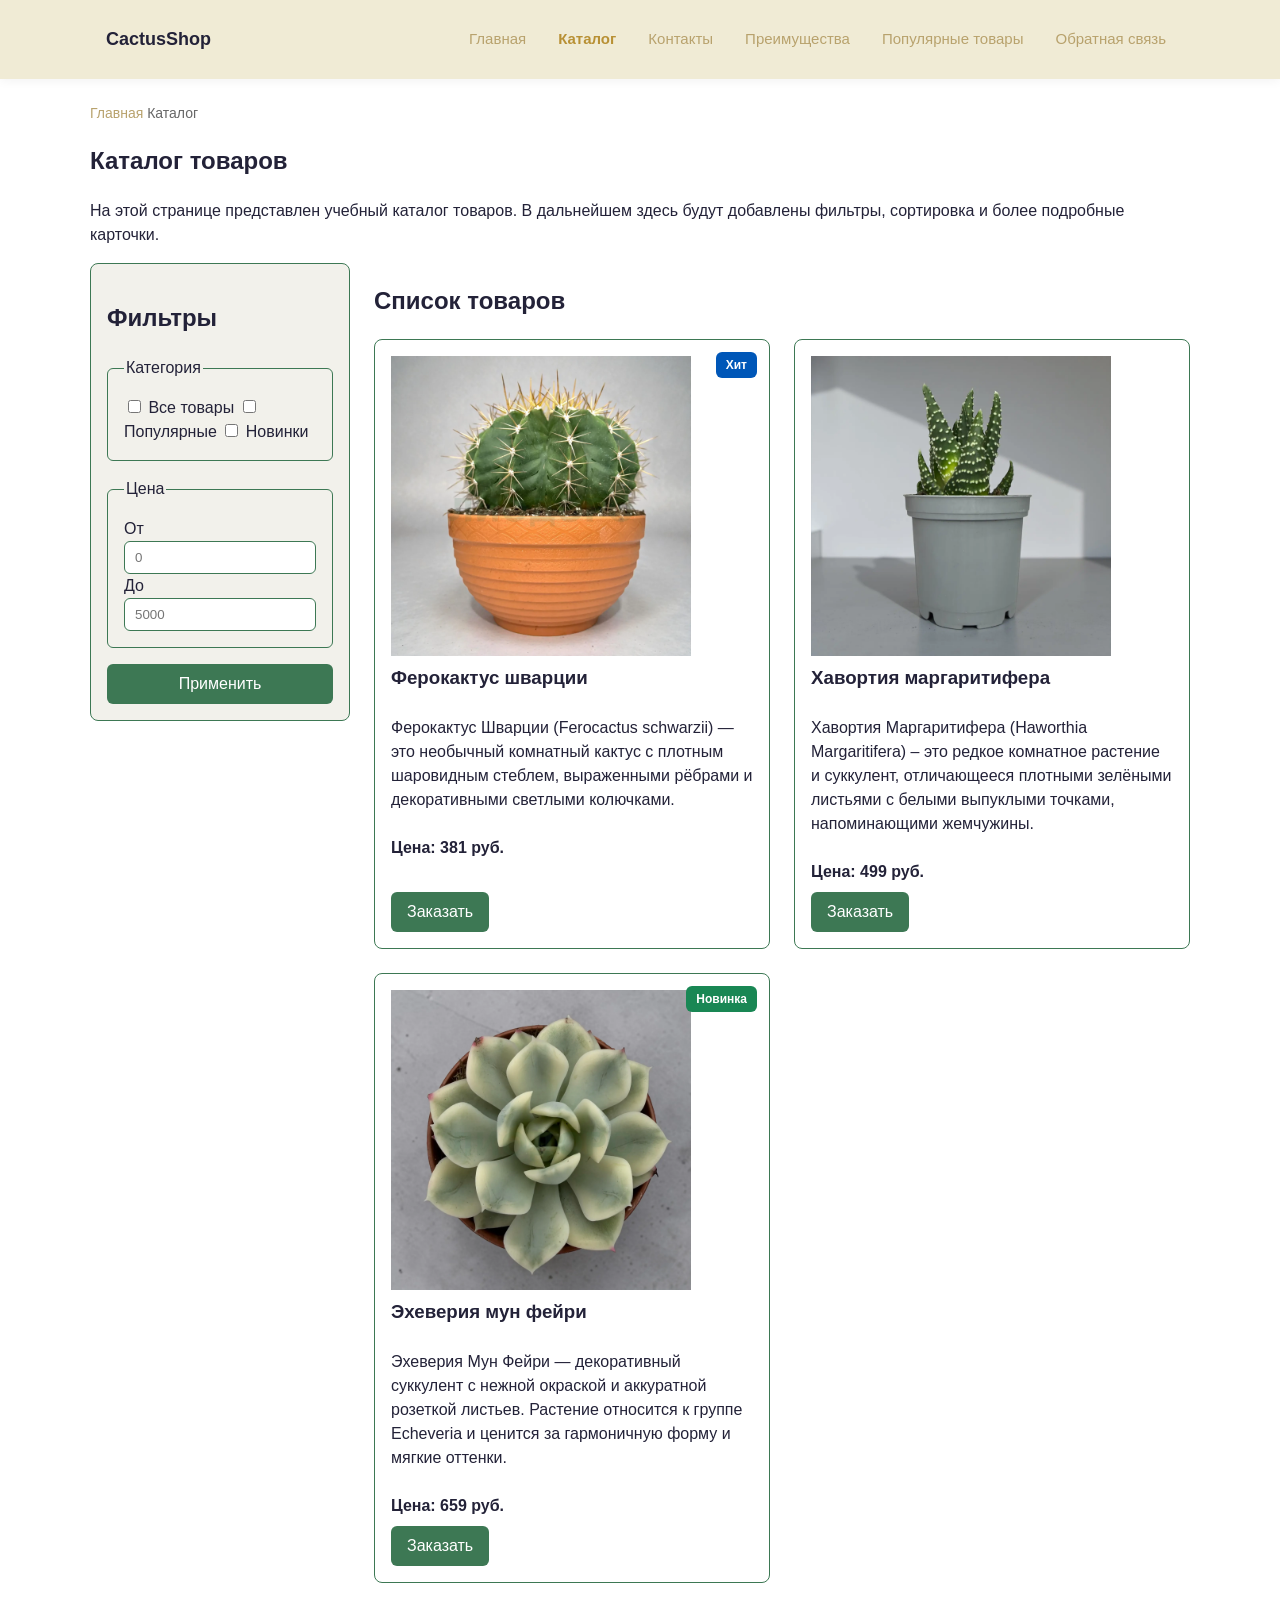
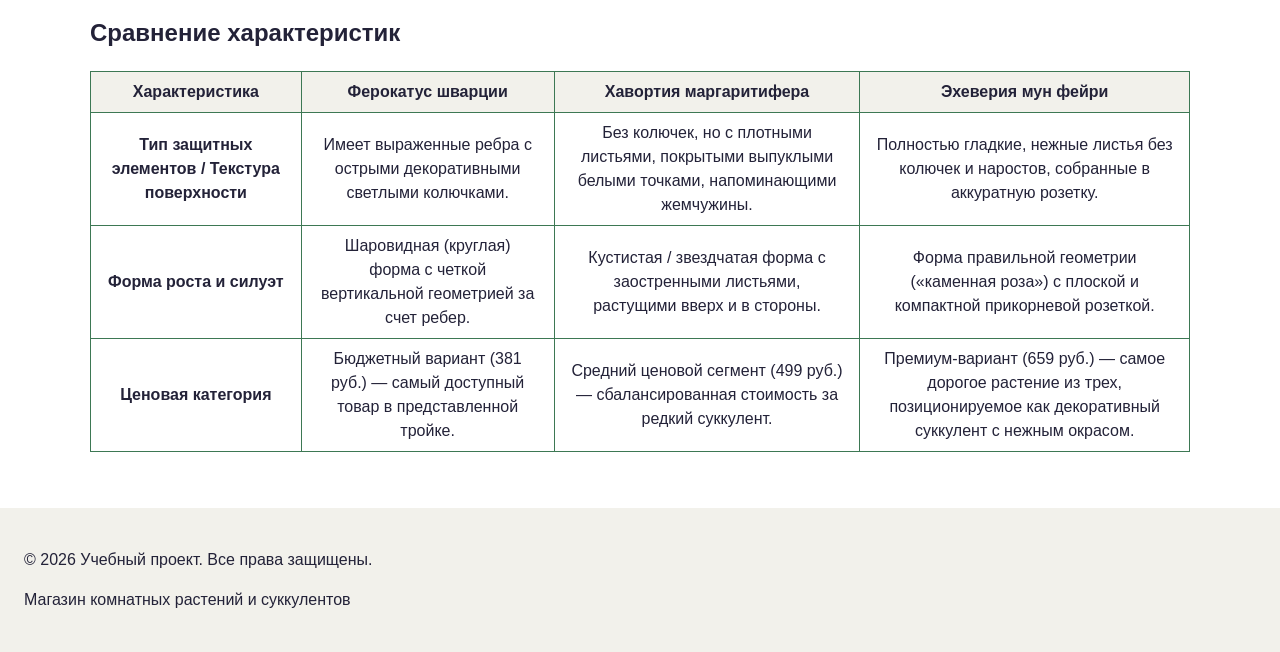
==== commit 9c20ac46: "fix: prepare HTML CSS project for submission" ====
--- a/catalog.html
+++ b/catalog.html
@@ -73,6 +73,7 @@
 
                 <div class="products-grid">
                     <article class="product-card">
+                        <span class="product-card__badge product-card__badge--hit">Хит</span>
                         <img class="product-card__image" src="images/ferocactus.jpg" alt="Ферокактус шварции в горшке" width="300" height="300" loading="lazy">
                         <h3 class="product-card__title">Ферокактус шварции</h3>
                         <p class="product-card__description">Ферокактус Шварции (Ferocactus schwarzii) — это необычный комнатный кактус с плотным шаровидным стеблем, выраженными рёбрами и декоративными светлыми колючками.</p>
@@ -89,6 +90,7 @@
                     </article>
 
                     <article class="product-card">
+                        <span class="product-card__badge product-card__badge--new">Новинка</span>
                         <img class="product-card__image" src="images/echeveria.jpg" alt="Эхеверия мун фейри" width="300" height="300" loading="lazy">
                         <h3 class="product-card__title">Эхеверия мун фейри</h3>
                         <p class="product-card__description">Эхеверия Мун Фейри — декоративный суккулент с нежной окраской и аккуратной розеткой листьев. Растение относится к группе Echeveria и ценится за гармоничную форму и мягкие оттенки.</p>
--- a/css/style.css
+++ b/css/style.css
@@ -3,16 +3,16 @@
    =============================== */
 :root {
   --color-bg: #ffffff;
-  --color-text: #000000;
+  --color-text: #232238;           /* Мягкий чернильно-синий вместо черного */
   --color-muted: #666666;
   --color-primary: #B8A26D;
   --color-primary-dark: #B89034;
   --color-border: #3D7854;
   --color-surface: #F2F1EB;
-  --color-surface-accent: #3D7854;
+  --color-surface-accent: #B8B4A0; /* Мягкий светло-серый тауп палитры */
   --color-danger: #631B1E;
   --color-success: #3D7854;
-  --color-success-bg: #232238;
+  --color-success-bg: #eefaf0;    /* Исправлено: нежный пастельный фон */
   --color-white: #ffffff;
   --color-shapka: #F0EBD5;
 
@@ -37,41 +37,35 @@
 }
 html {
   scroll-behavior: smooth;
-  height: 100%; /* Добавляем полную высоту для родительского элемента */
-}
-
+  height: 100%;
+}
 body {
   margin: 0;
   font-family: Arial, sans-serif;
   line-height: 1.5;
   color: var(--color-text);
   background-color: var(--color-bg);
-
-  /* Включаем Flexbox на всю высоту экрана */
   display: flex;
   flex-direction: column;
   min-height: 100vh;
 }
-header{
-  background-color: var(--color-surface);
-  flex-grow: 0;   /* Запрещаем шапке растягиваться */
-  flex-shrink: 0; /* Запрещает шапке сжиматься */
+header {
+  background-color: var(--color-surface);
+  flex-grow: 0;
+  flex-shrink: 0;
 }
 main {
   flex-grow: 1;
   flex-shrink: 0;
-}
-
-footer {
-  background-color: var(--color-surface); /* Возвращаем мягкую плашку */
-  margin-top: auto; /* Дополнительная страховка для прижатия к низу */
+  padding: var(--space-lg);
 }
 footer {
   padding: var(--space-lg);
-  background-color: var(--color-surface); /* Возвращаем мягкую плашку */
-  flex-shrink: 0; /* Запрещаем футеру менять размеры */
-  margin-top: auto; /* Дополнительная страховка для прижатия к низу */
-}
+  background-color: var(--color-surface);
+  flex-shrink: 0;
+  margin-top: auto;
+}
+
 /* ===============================
    3. Общие элементы интерфейса
    =============================== */
@@ -87,10 +81,9 @@
   outline-offset: 3px;
 }
 
-/* Шапка и навигация сайта по БЭМ и Flexbox (ПР №6 и №7) */
 .site-header {
-  background-color: var(--color-shapka); /* Наш светло-серый тауп (#B8B4A0) */
-  box-shadow: 0 2px 10px rgba(0, 0, 0, 0.05);   /* Мягкая тень снизу для объема */
+  background-color: var(--color-shapka);
+  box-shadow: 0 2px 10px rgba(0, 0, 0, 0.05);
   width: 100%;
 }
 .site-header__inner {
@@ -134,10 +127,6 @@
   color: var(--color-primary-dark);
   text-decoration: underline;
 }
-.site-nav__link:focus-visible {
-  outline: 2px solid var(--color-primary);
-  outline-offset: 2px;
-}
 .site-nav__link--active {
   color: var(--color-primary-dark);
   font-weight: 700;
@@ -157,19 +146,11 @@
   max-width: var(--container-width);
   margin: 0 auto var(--space-xl);
 }
-.section h2 {
-  margin-top: 0;
-}
-
-/* Сетка карточек товаров (CSS Grid из ПР №6) */
 .products-grid {
   display: grid;
-  /* Автоматически умещает карточки, делая максимум 2 в ряд */
   grid-template-columns: repeat(auto-fit, minmax(280px, 1fr));
   gap: var(--space-lg);
 }
-
-/* Карточка товара (Внутренний Flexbox из ПР №6 + БЭМ из ПР №7) */
 .product-card {
   display: flex;
   flex-direction: column;
@@ -179,19 +160,8 @@
   border-radius: var(--radius-md);
   background-color: var(--color-bg);
 }
-.product-card:hover {
-  border-color: var(--color-primary);
-}
-.product-card--featured {
-  border-color: var(--color-primary);
-}
 .product-card__title {
   margin: 0;
-  color: var(--color-text);
-}
-.product-card__description {
-  margin: 0;
-  color: var(--color-muted);
 }
 .product-card__price {
   margin: 0;
@@ -202,7 +172,6 @@
   align-self: flex-start;
 }
 
-/* Самостоятельный БЭМ-блок кнопки с модификаторами */
 .button {
   display: inline-block;
   padding: var(--space-sm) var(--space-md);
@@ -211,13 +180,14 @@
   font: inherit;
   text-decoration: none;
   cursor: pointer;
+  transition: background-color 0.3s ease, color 0.3s ease;
 }
 .button--primary {
   color: var(--color-white);
-  background-color: var(--color-primary);
+  background-color: var(--color-success);
 }
 .button--primary:hover {
-  background-color: var(--color-primary-dark);
+  background-color: var(--color-danger);
   color: var(--color-white) !important;
 }
 .button--secondary {
@@ -230,33 +200,16 @@
   background-color: var(--color-primary);
 }
 
-/* Перекрашиваем только кнопку «Закрыть» по её уникальному ID */
 #close-order-dialog {
-  color: #000000 !important;              /* Принудительно делаем текст черным */
-  background-color: var(--color-surface); /* Мягкий фон, который не сливается с окном */
-  border: 1px solid var(--color-muted);   /* Аккуратная серая рамка */
-}
-
-/* Эффект при наведении только на кнопку «Закрыть» */
+  color: #000000 !important;
+  background-color: var(--color-surface);
+  border: 1px solid var(--color-muted);
+}
 #close-order-dialog:hover {
-  background-color: var(--color-primary); /* При наведении фон меняется на ваш золотой */
-  color: var(--color-white) !important;   /* А текст становится контрастным белым */
-}
-
-.button:focus-visible {
-  outline: 2px solid var(--color-primary);
-  outline-offset: 3px;
-}
-
-.aside-info {
-  max-width: var(--container-width);
-  margin: 0 auto var(--space-xl);
-  padding: var(--space-md);
-  border-left: 4px solid var(--color-primary);
-  background-color: var(--color-surface);
-}
-
-/* Двухколоночный макет каталога через области CSS Grid (ПР №6) */
+  background-color: var(--color-primary);
+  color: var(--color-white) !important;
+}
+
 .catalog-layout {
   max-width: var(--container-width);
   margin: 0 auto var(--space-xl);
@@ -276,12 +229,7 @@
 .catalog-products {
   grid-area: products;
 }
-.catalog-filters__title,
-.catalog-products__title {
-  margin-top: 0;
-}
-
-/* Форма фильтров по БЭМ с сохранением вашей исходной структуры структуры */
+
 .filters-form {
   display: grid;
   gap: var(--space-md);
@@ -292,26 +240,11 @@
   border: 1px solid var(--color-border);
   border-radius: var(--radius-sm);
 }
-.filters-form__legend {
-  font-weight: 700;
-  padding: 0 var(--space-xs);
-}
-.filters-form__label {
-  display: block;
-  margin-bottom: var(--space-sm);
-  cursor: pointer;
-}
 .filters-form__input[type="number"] {
   width: 100%;
   padding: 8px 10px;
   border: 1px solid var(--color-border);
   border-radius: var(--radius-sm);
-  font: inherit;
-  margin-top: var(--space-xs);
-  margin-bottom: var(--space-sm);
-}
-.filters-form__button {
-  width: 100%;
 }
 
 /* ===============================
@@ -326,16 +259,8 @@
 .order-dialog::backdrop {
   background-color: rgba(0, 0, 0, 0.5);
 }
-.order-dialog__title {
-  margin-top: 0;
-}
-
 .order-form__field {
   margin-bottom: var(--space-md);
-}
-.order-form__label {
-  display: block;
-  margin-bottom: var(--space-xs);
 }
 .order-form__input,
 .order-form__select,
@@ -344,26 +269,6 @@
   padding: 10px 12px;
   border: 1px solid var(--color-border);
   border-radius: var(--radius-sm);
-  font: inherit;
-}
-.order-form__input[type="checkbox"] {
-  width: auto;
-}
-.order-form__field small {
-  display: block;
-  margin-top: var(--space-xs);
-  color: var(--color-muted);
-}
-.order-form__input:hover,
-.order-form__select:hover,
-.order-form__textarea:hover {
-  border-color: var(--color-primary);
-}
-.order-form__input:focus-visible,
-.order-form__select:focus-visible,
-.order-form__textarea:focus-visible {
-  outline: 2px solid var(--color-primary);
-  outline-offset: 3px;
 }
 .order-form__actions {
   display: flex;
@@ -380,8 +285,8 @@
   padding: var(--space-md);
   border-left: 4px solid var(--color-success);
   background-color: var(--color-success-bg);
-}
-
+  color: #232238;
+}
 
 .breadcrumbs {
   max-width: var(--container-width);
@@ -392,22 +297,7 @@
 .breadcrumbs__link {
   color: var(--color-primary);
 }
-.breadcrumbs__current::before {
-  content: " / ";
-  color: var(--color-muted);
-}
-
-html {
-  scroll-behavior: smooth;
-}
-:target {
-  outline: 2px dashed var(--color-primary);
-  outline-offset: 4px;
-}
-
-
-
-/* Блок таблицы характеристик по БЭМ */
+
 .product-table {
   width: 100%;
   border-collapse: collapse;
@@ -422,15 +312,7 @@
 }
 .product-table th {
   background-color: var(--color-surface);
-  font-weight: 700;
-}
-.product-table td:first-child {
-  text-align: left;
-}
-
-
-
-
+}
 
 .scroll-top-btn {
   position: fixed;
@@ -444,59 +326,50 @@
   display: flex;
   justify-content: center;
   align-items: center;
-  text-decoration: none;
-  font-weight: 700;
   box-shadow: 0 4px 6px rgba(0, 0, 0, 0.1);
   z-index: 100;
 }
-.scroll-top-btn:hover {
-  background-color: var(--color-primary-dark);
-  color: var(--color-white);
-}
-
-
-
-
-
-
-
-/* Контейнер для центрирования формы на странице */
+
 .feedback-container {
-  max-width: 560px; /* Точная ширина как у вашего модального окна */
+  max-width: 560px;
   margin: var(--space-lg) auto;
   padding: var(--space-xl);
   background-color: var(--color-bg);
   border: 1px solid var(--color-border);
   border-radius: var(--radius-lg);
-  box-shadow: 0 4px 20px rgba(0, 0, 0, 0.05); /* Мягкая тень */
-}
-
-/* Отступы для мелкого подсказывающего текста */
-.order-form__help-text {
-  display: block;
-  margin-top: var(--space-xs);
-  color: var(--color-muted);
-  font-size: 13px;
-}
-
-/* Выравнивание чекбокса с текстом согласия */
+  box-shadow: 0 4px 20px rgba(0, 0, 0, 0.05);
+}
 .order-form__field--checkbox {
   display: flex;
   align-items: center;
   gap: var(--space-sm);
-  margin-top: var(--space-md);
-}
-
-.order-form__checkbox-label {
-  cursor: pointer;
-  display: flex;
-  align-items: center;
-  gap: 8px;
-}
-
-/* Стилизация кнопки */
-.order-form__actions .button {
-  width: auto;
-  padding: 12px var(--space-xl);
-  font-weight: 600;
-}
+}
+
+
+/* 1. Делаем карточку родителем для абсолютных координат */
+.product-card {
+  position: relative; /* Обязательно! Чтобы бейдж не улетел за пределы карточки */
+}
+
+/* 2. Базовые стили для всех бейджей */
+.product-card__badge {
+  position: absolute;
+  top: 12px;           /* Отступ сверху от края карточки */
+  right: 12px;         /* Отступ справа от края карточки */
+  padding: 4px 10px;   /* Внутренние отступы, чтобы текст не сжимался */
+  font-size: 12px;     /* Делаем шрифт чуть меньше основного */
+  font-weight: bold;   /* Жирный текст */
+  color: var(--color-white); /* Белые буквы */
+  border-radius: var(--radius-sm); /* Округление углов */
+  z-index: 10;         /* Чтобы бейдж всегда был поверх картинки */
+}
+
+/* 3. Цвет для бейджа «Хит» (Синий, как на вашем примере) */
+.product-card__badge--hit {
+  background-color: #0057b8; /* Красивый насыщенный синий цвет */
+}
+
+/* 4. Цвет для бейджа «Новинка» (Зеленый, как на вашем примере) */
+.product-card__badge--new {
+  background-color: #198754; /* Приглушенный зеленый цвет */
+}
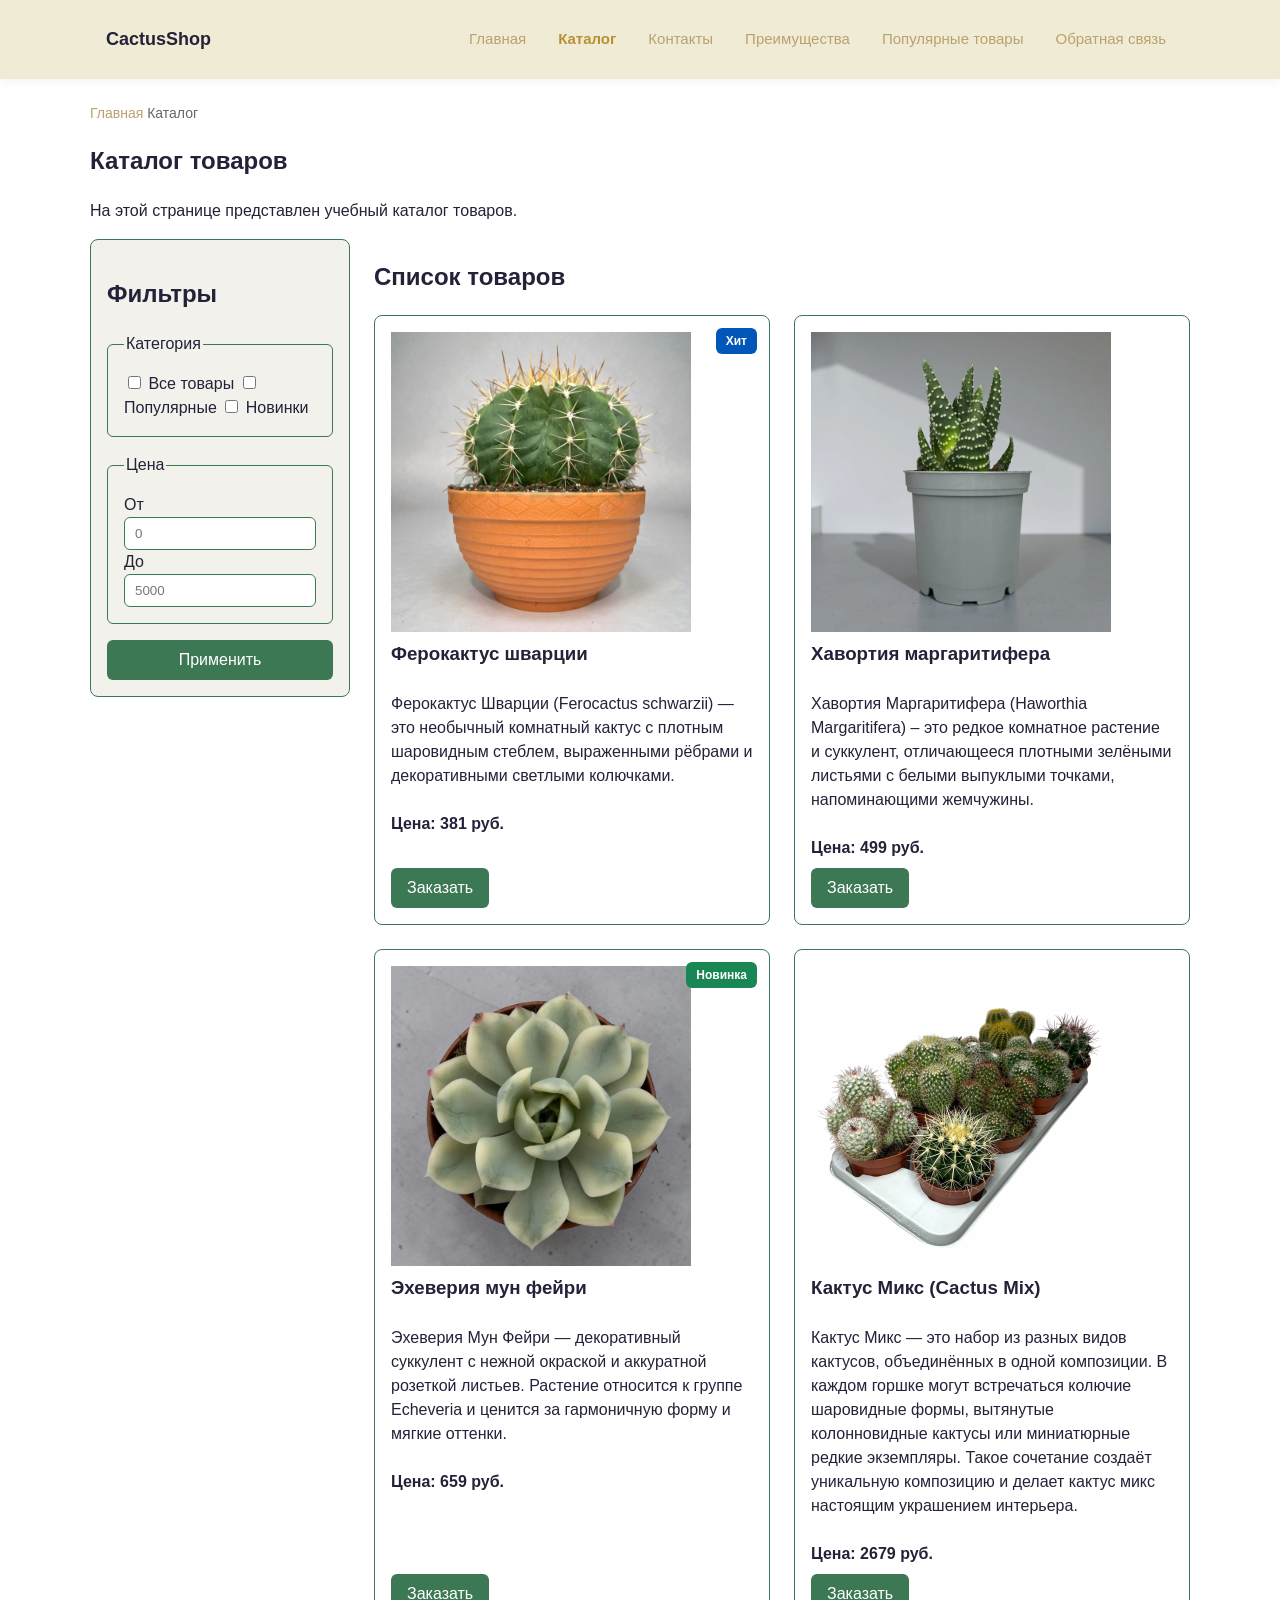
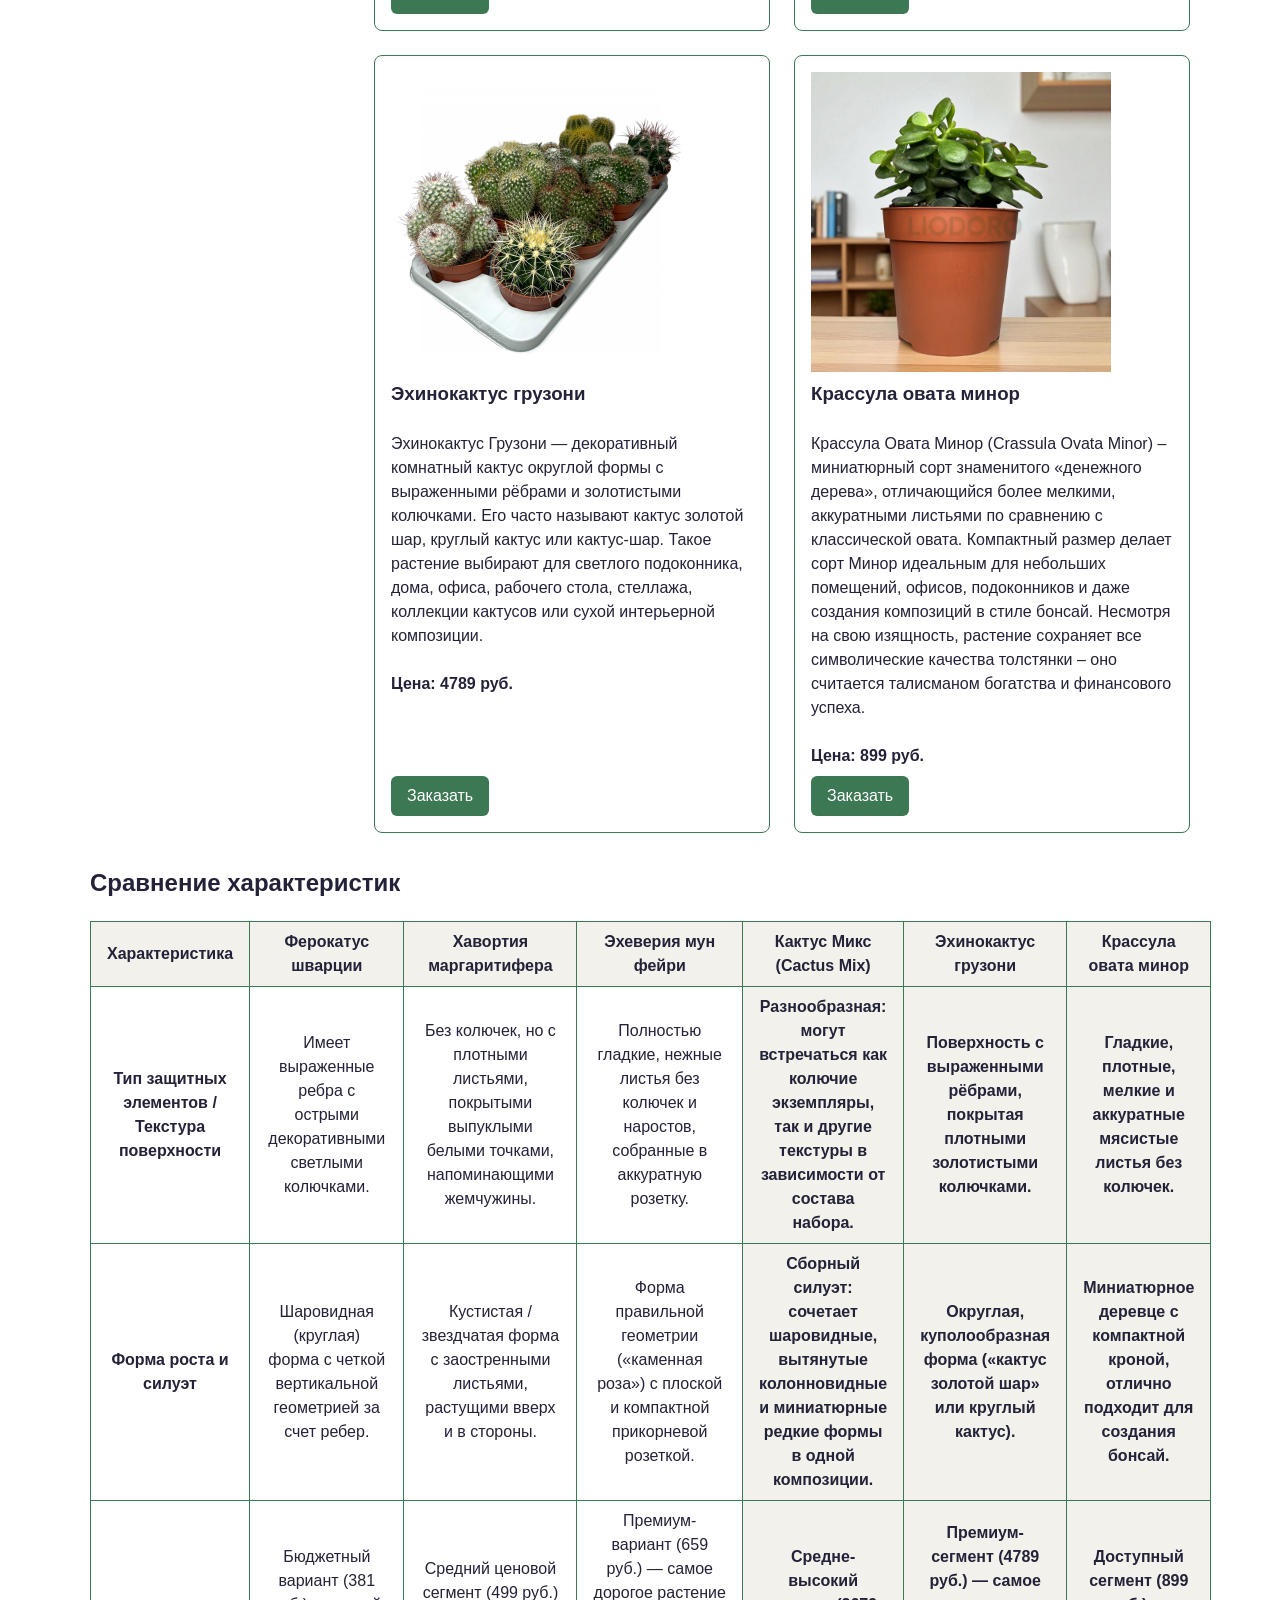
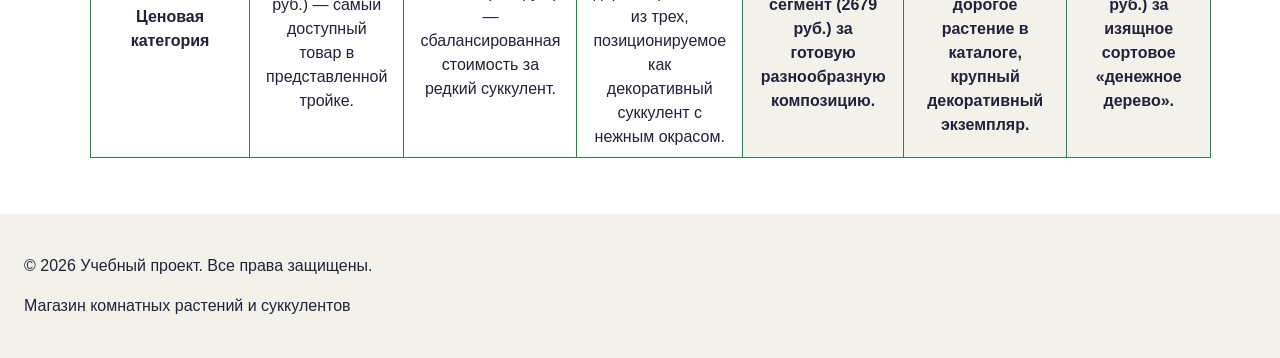
==== commit 55362174: "add new cards" ====
--- a/catalog.html
+++ b/catalog.html
@@ -33,7 +33,7 @@
 
     <section class="section">
         <h1>Каталог товаров</h1>
-        <p>На этой странице представлен учебный каталог товаров. В дальнейшем здесь будут добавлены фильтры, сортировка и более подробные карточки.</p>
+        <p>На этой странице представлен учебный каталог товаров.</p>
 
         <div class="catalog-layout">
 
@@ -97,6 +97,28 @@
                         <p class="product-card__price">Цена: 659 руб.</p>
                         <button class="button button--primary product-card__button" type="button" data-product="Товар 3">Заказать</button>
                     </article>
+
+                    <article class="product-card">
+                        <img class="product-card__image" src="images/kaktus-miks.jpg" alt="Кактус Микс (Cactus Mix)" width="300" height="300" loading="lazy">
+                        <h3 class="product-card__title">Кактус Микс (Cactus Mix)</h3>
+                        <p class="product-card__description">Кактус Микс — это набор из разных видов кактусов, объединённых в одной композиции. В каждом горшке могут встречаться колючие шаровидные формы, вытянутые колонновидные кактусы или миниатюрные редкие экземпляры. Такое сочетание создаёт уникальную композицию и делает кактус микс настоящим украшением интерьера.</p>
+                        <p class="product-card__price">Цена: 2679 руб.</p>
+                        <button class="button button--primary product-card__button" type="button" data-product="Товар 4">Заказать</button>
+                    </article>
+                    <article class="product-card">
+                        <img class="product-card__image" src="images/kaktus-miks.jpg" alt="Эхинокактус грузони" width="300" height="300" loading="lazy">
+                        <h3 class="product-card__title">Эхинокактус грузони</h3>
+                        <p class="product-card__description">Эхинокактус Грузони — декоративный комнатный кактус округлой формы с выраженными рёбрами и золотистыми колючками. Его часто называют кактус золотой шар, круглый кактус или кактус-шар. Такое растение выбирают для светлого подоконника, дома, офиса, рабочего стола, стеллажа, коллекции кактусов или сухой интерьерной композиции.</p>
+                        <p class="product-card__price">Цена: 4789 руб.</p>
+                        <button class="button button--primary product-card__button" type="button" data-product="Товар 5">Заказать</button>
+                    </article>
+                    <article class="product-card">
+                        <img class="product-card__image" src="images/krassula-ovata-minor.jpg" alt="Крассула овата минор" width="300" height="300" loading="lazy">
+                        <h3 class="product-card__title">Крассула овата минор</h3>
+                        <p class="product-card__description">Крассула Овата Минор (Crassula Ovata Minor) – миниатюрный сорт знаменитого «денежного дерева», отличающийся более мелкими, аккуратными листьями по сравнению с классической овата. Компактный размер делает сорт Минор идеальным для небольших помещений, офисов, подоконников и даже создания композиций в стиле бонсай. Несмотря на свою изящность, растение сохраняет все символические качества толстянки – оно считается талисманом богатства и финансового успеха.</p>
+                        <p class="product-card__price">Цена: 899 руб.</p>
+                        <button class="button button--primary product-card__button" type="button" data-product="Товар 6">Заказать</button>
+                    </article>
                 </div>
             </section>
 
@@ -112,6 +134,9 @@
                 <th>Ферокатус шварции</th>
                 <th>Хавортия маргаритифера</th>
                 <th>Эхеверия мун фейри</th>
+                <th>Кактус Микс (Cactus Mix)</th>
+                <th>Эхинокактус грузони</th>
+                <th>Крассула овата минор</th>
             </tr>
             </thead>
             <tbody>
@@ -120,12 +145,18 @@
                 <td>Имеет выраженные ребра с острыми декоративными светлыми колючками.</td>
                 <td>Без колючек, но с плотными листьями, покрытыми выпуклыми белыми точками, напоминающими жемчужины.</td>
                 <td>Полностью гладкие, нежные листья без колючек и наростов, собранные в аккуратную розетку.</td>
+                <th>Разнообразная: могут встречаться как колючие экземпляры, так и другие текстуры в зависимости от состава набора.</th>
+                <th>Поверхность с выраженными рёбрами, покрытая плотными золотистыми колючками.</th>
+                <th>Гладкие, плотные, мелкие и аккуратные мясистые листья без колючек.</th>
             </tr>
             <tr>
                 <td><strong>Форма роста и силуэт</strong></td>
                 <td>Шаровидная (круглая) форма с четкой вертикальной геометрией за счет ребер.</td>
                 <td>Кустистая / звездчатая форма с заостренными листьями, растущими вверх и в стороны.</td>
                 <td>Форма правильной геометрии («каменная роза») с плоской и компактной прикорневой розеткой.
+                <th>Сборный силуэт: сочетает шаровидные, вытянутые колонновидные и миниатюрные редкие формы в одной композиции.</th>
+                <th>Округлая, куполообразная форма («кактус золотой шар» или круглый кактус).</th>
+                <th>Миниатюрное деревце с компактной кроной, отлично подходит для создания бонсай.</th>
                 </td>
             </tr>
             <tr>
@@ -133,6 +164,9 @@
                 <td>Бюджетный вариант (381 руб.) — самый доступный товар в представленной тройке.</td>
                 <td>Средний ценовой сегмент (499 руб.) — сбалансированная стоимость за редкий суккулент.</td>
                 <td>Премиум-вариант (659 руб.) — самое дорогое растение из трех, позиционируемое как декоративный суккулент с нежным окрасом.
+                <th>Средне-высокий сегмент (2679 руб.) за готовую разнообразную композицию.</th>
+                <th>Премиум-сегмент (4789 руб.) — самое дорогое растение в каталоге, крупный декоративный экземпляр.</th>
+                <th>Доступный сегмент (899 руб.) за изящное сортовое «денежное дерево».</th>
                 </td>
             </tr>
             </tbody>
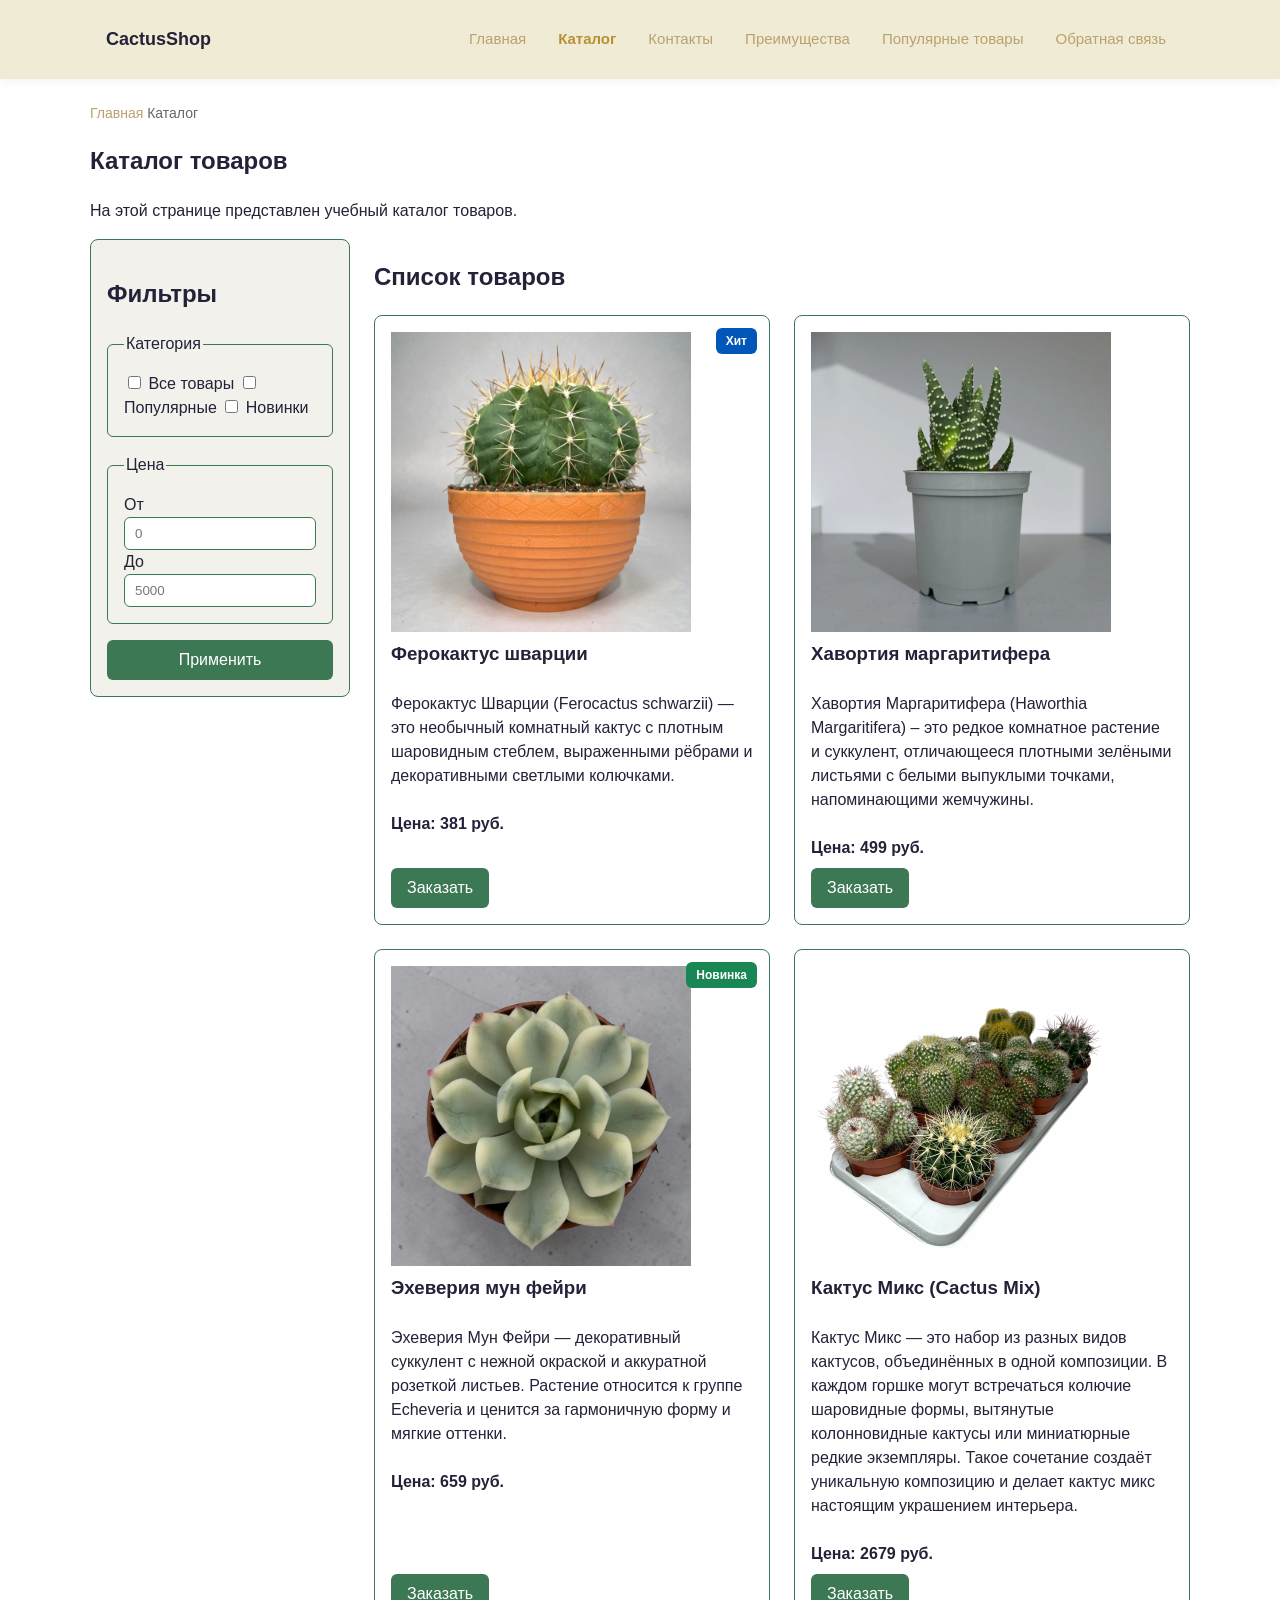
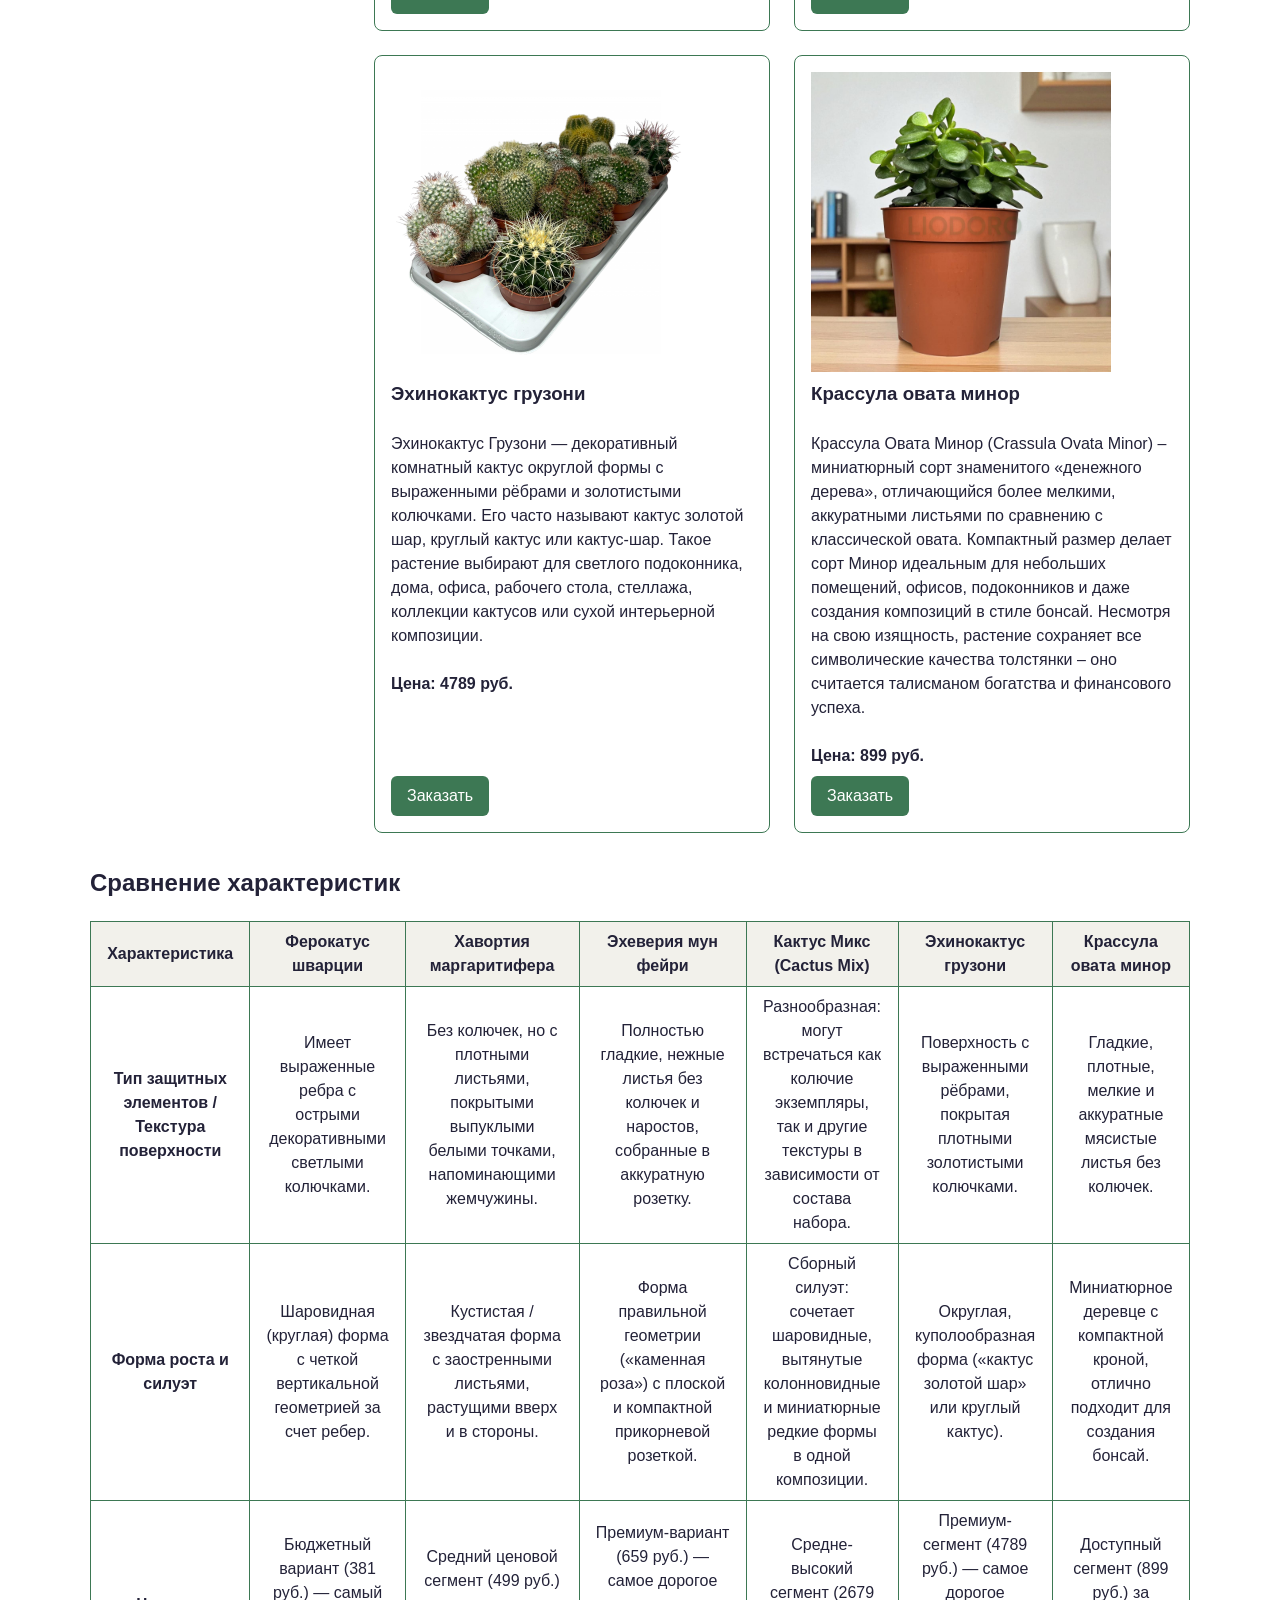
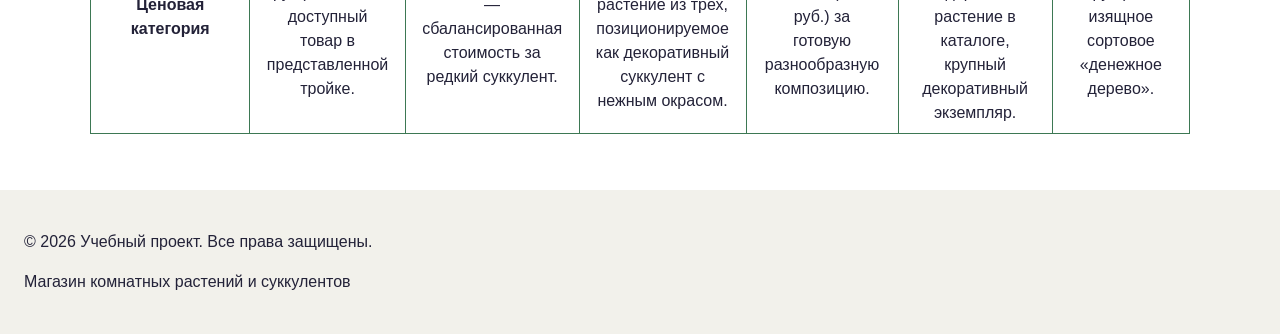
==== commit 7b065fa5: "replace th to td" ====
--- a/catalog.html
+++ b/catalog.html
@@ -145,29 +145,27 @@
                 <td>Имеет выраженные ребра с острыми декоративными светлыми колючками.</td>
                 <td>Без колючек, но с плотными листьями, покрытыми выпуклыми белыми точками, напоминающими жемчужины.</td>
                 <td>Полностью гладкие, нежные листья без колючек и наростов, собранные в аккуратную розетку.</td>
-                <th>Разнообразная: могут встречаться как колючие экземпляры, так и другие текстуры в зависимости от состава набора.</th>
-                <th>Поверхность с выраженными рёбрами, покрытая плотными золотистыми колючками.</th>
-                <th>Гладкие, плотные, мелкие и аккуратные мясистые листья без колючек.</th>
+                <td>Разнообразная: могут встречаться как колючие экземпляры, так и другие текстуры в зависимости от состава набора.</td>
+                <td>Поверхность с выраженными рёбрами, покрытая плотными золотистыми колючками.</td>
+                <td>Гладкие, плотные, мелкие и аккуратные мясистые листья без колючек.</td>
             </tr>
             <tr>
                 <td><strong>Форма роста и силуэт</strong></td>
                 <td>Шаровидная (круглая) форма с четкой вертикальной геометрией за счет ребер.</td>
                 <td>Кустистая / звездчатая форма с заостренными листьями, растущими вверх и в стороны.</td>
-                <td>Форма правильной геометрии («каменная роза») с плоской и компактной прикорневой розеткой.
-                <th>Сборный силуэт: сочетает шаровидные, вытянутые колонновидные и миниатюрные редкие формы в одной композиции.</th>
-                <th>Округлая, куполообразная форма («кактус золотой шар» или круглый кактус).</th>
-                <th>Миниатюрное деревце с компактной кроной, отлично подходит для создания бонсай.</th>
-                </td>
+                <td>Форма правильной геометрии («каменная роза») с плоской и компактной прикорневой розеткой.</td>
+                <td>Сборный силуэт: сочетает шаровидные, вытянутые колонновидные и миниатюрные редкие формы в одной композиции.</td>
+                <td>Округлая, куполообразная форма («кактус золотой шар» или круглый кактус).</td>
+                <td>Миниатюрное деревце с компактной кроной, отлично подходит для создания бонсай.</td>
             </tr>
             <tr>
                 <td><strong>Ценовая категория</strong></td>
                 <td>Бюджетный вариант (381 руб.) — самый доступный товар в представленной тройке.</td>
                 <td>Средний ценовой сегмент (499 руб.) — сбалансированная стоимость за редкий суккулент.</td>
-                <td>Премиум-вариант (659 руб.) — самое дорогое растение из трех, позиционируемое как декоративный суккулент с нежным окрасом.
-                <th>Средне-высокий сегмент (2679 руб.) за готовую разнообразную композицию.</th>
-                <th>Премиум-сегмент (4789 руб.) — самое дорогое растение в каталоге, крупный декоративный экземпляр.</th>
-                <th>Доступный сегмент (899 руб.) за изящное сортовое «денежное дерево».</th>
-                </td>
+                <td>Премиум-вариант (659 руб.) — самое дорогое растение из трех, позиционируемое как декоративный суккулент с нежным окрасом.</td>
+                <td>Средне-высокий сегмент (2679 руб.) за готовую разнообразную композицию.</td>
+                <td>Премиум-сегмент (4789 руб.) — самое дорогое растение в каталоге, крупный декоративный экземпляр.</td>
+                <td>Доступный сегмент (899 руб.) за изящное сортовое «денежное дерево».</td>
             </tr>
             </tbody>
         </table>
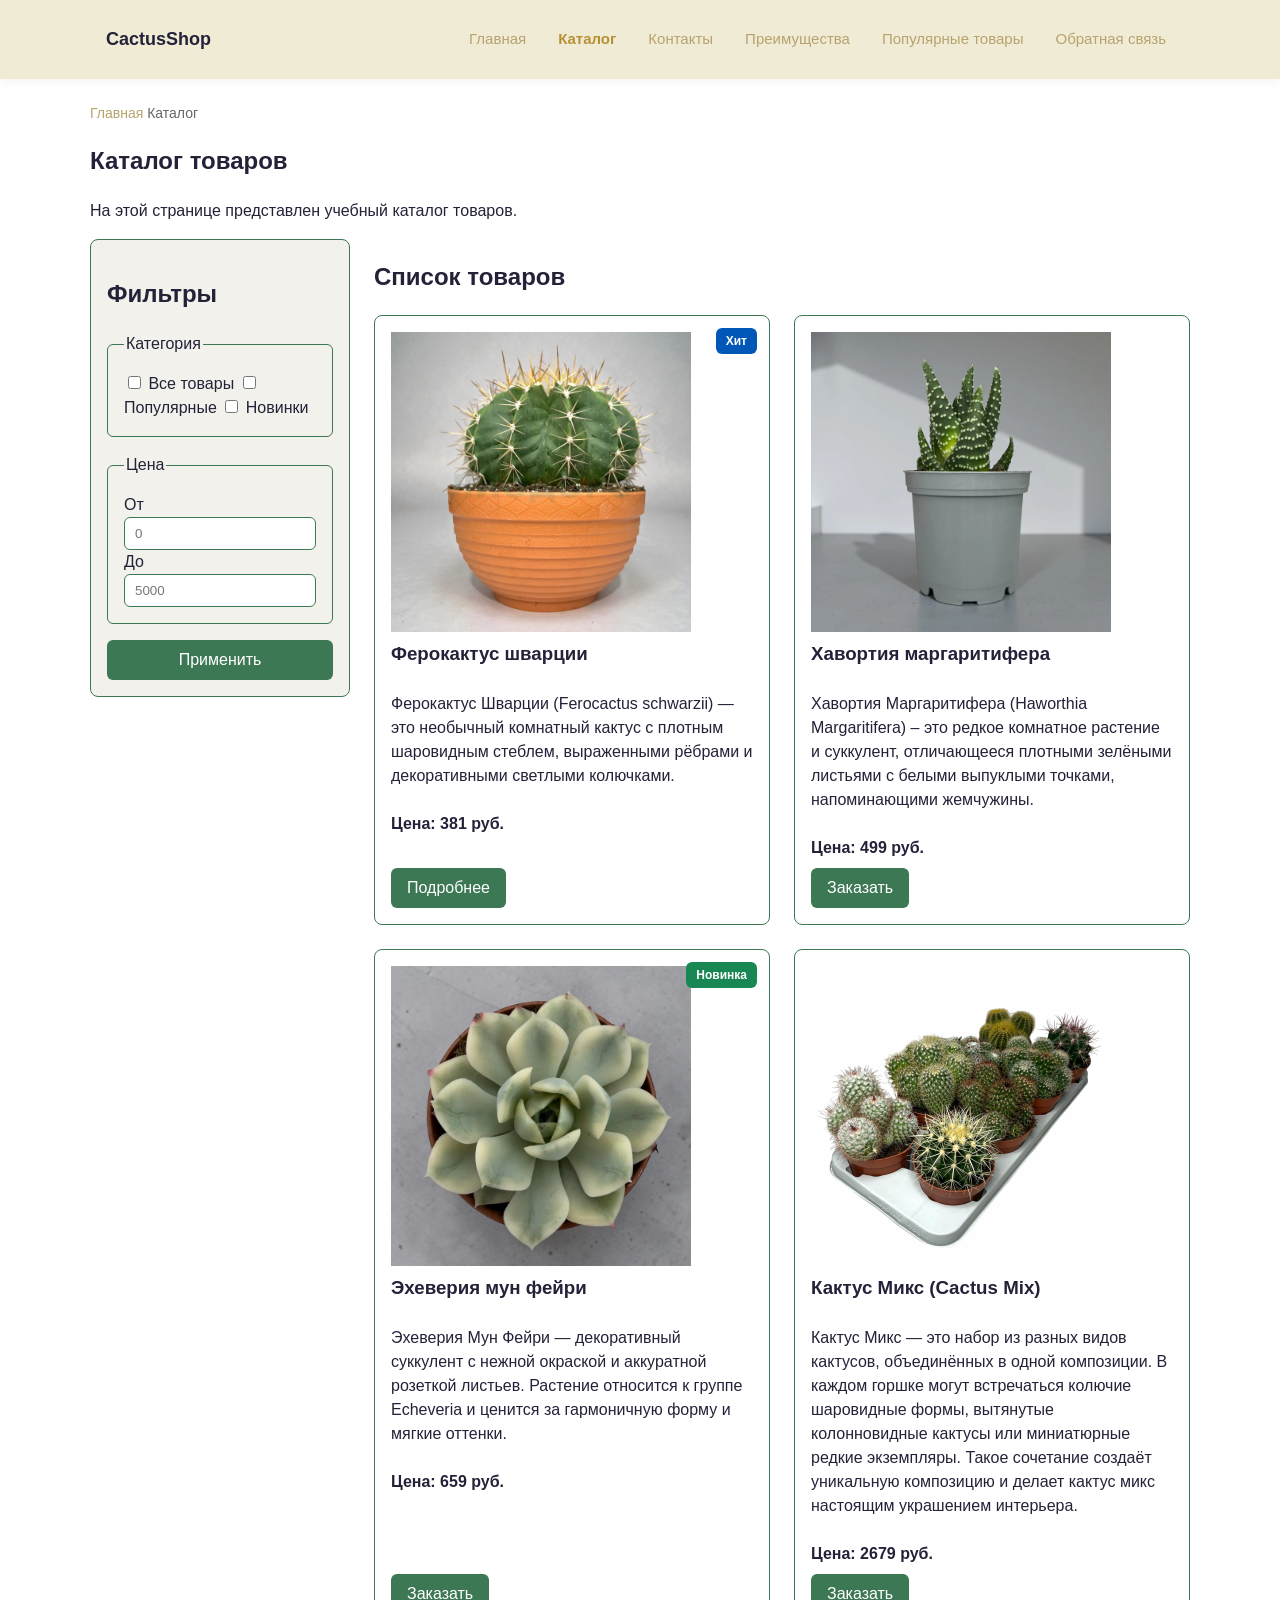
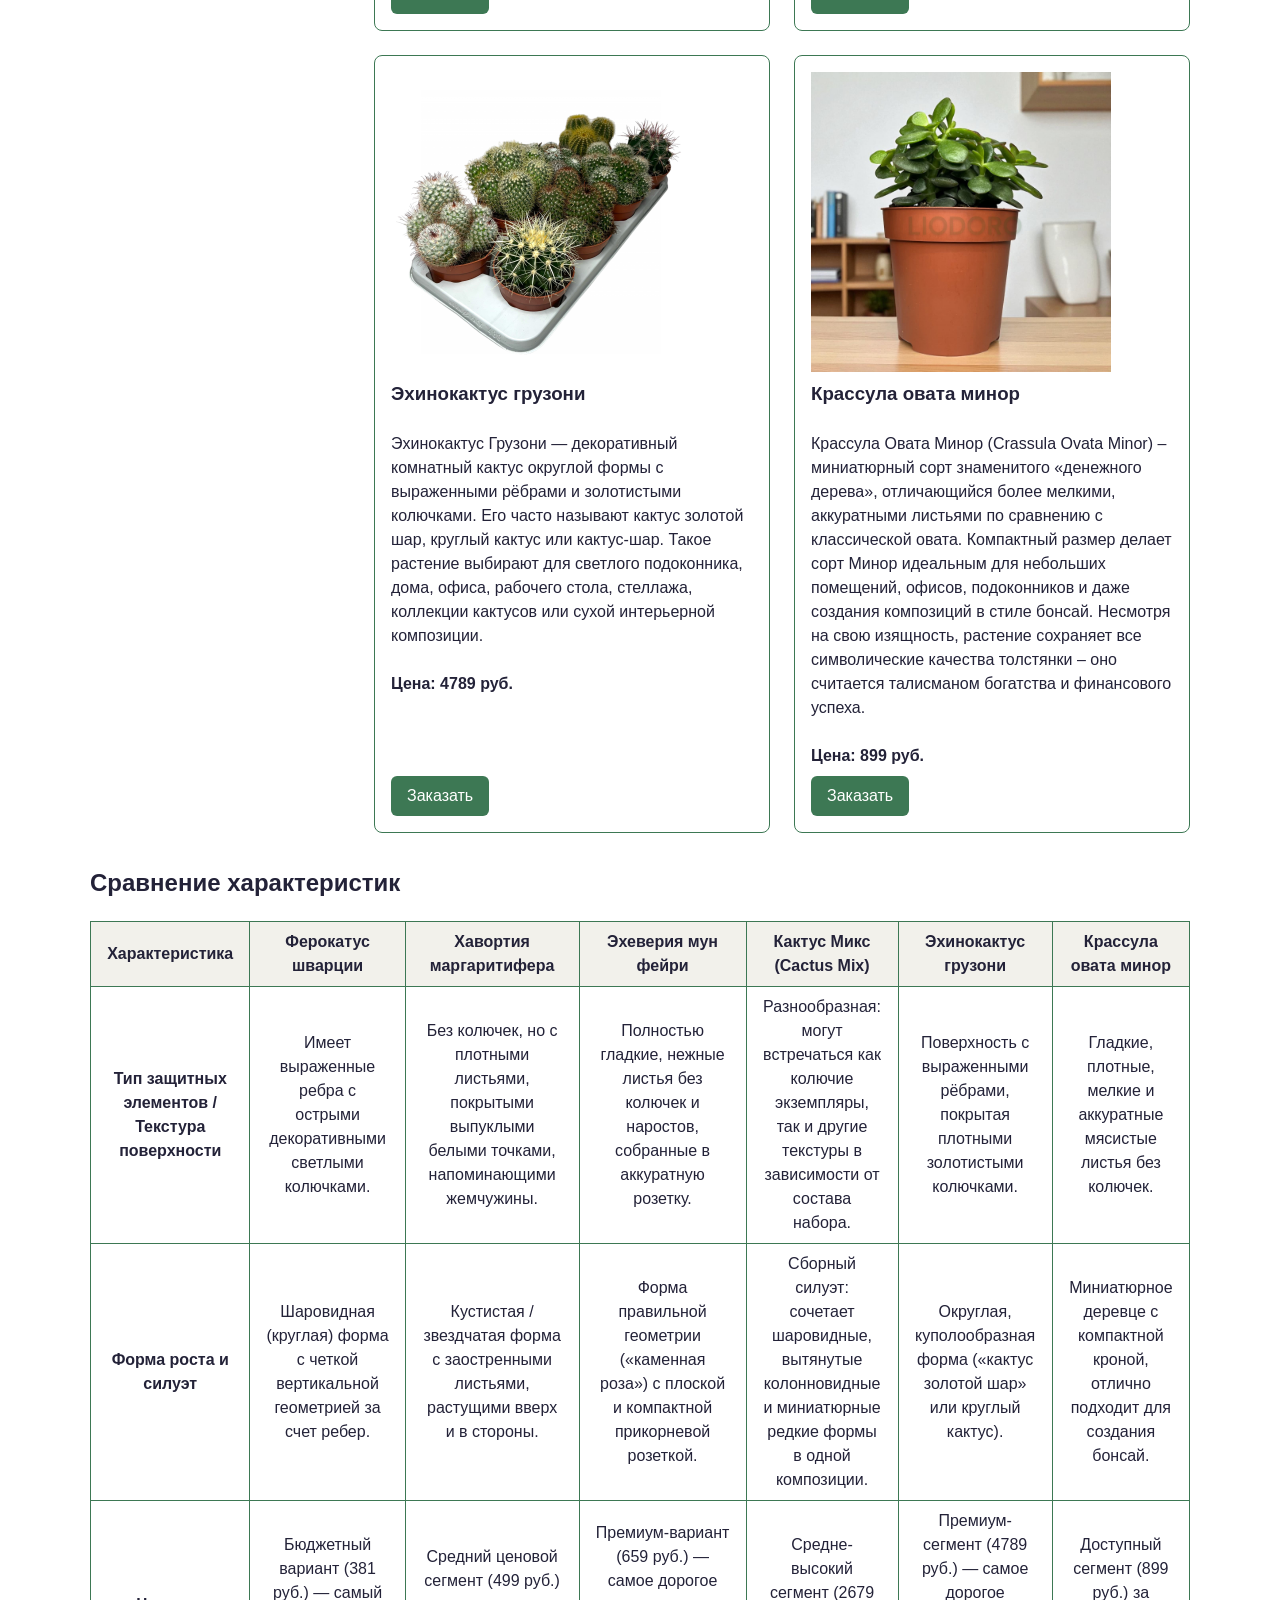
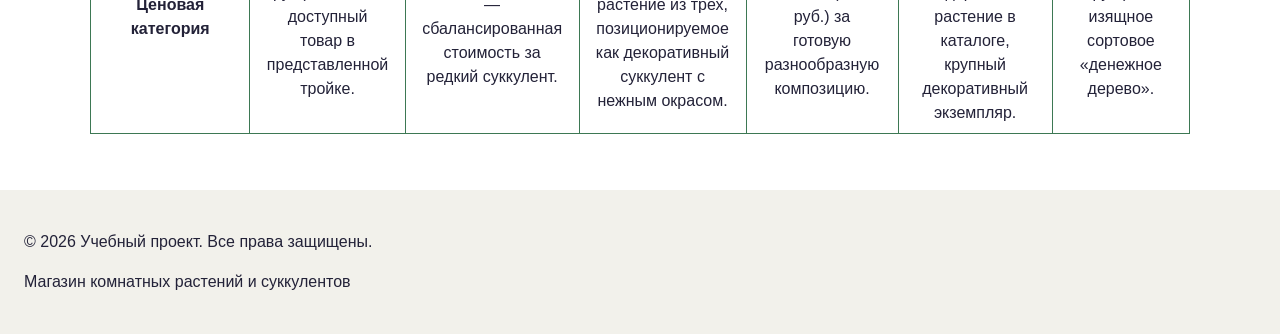
==== commit fd948b9c: "add comment to srtyle" ====
--- a/catalog.html
+++ b/catalog.html
@@ -78,7 +78,7 @@
                         <h3 class="product-card__title">Ферокактус шварции</h3>
                         <p class="product-card__description">Ферокактус Шварции (Ferocactus schwarzii) — это необычный комнатный кактус с плотным шаровидным стеблем, выраженными рёбрами и декоративными светлыми колючками.</p>
                         <p class="product-card__price">Цена: 381 руб.</p>
-                        <button class="button button--primary product-card__button" type="button" data-product="Товар 1">Заказать</button>
+                        <a class="button button--primary product-card__button" href="product.html">Подробнее</a>
                     </article>
 
                     <article class="product-card">
--- a/css/style.css
+++ b/css/style.css
@@ -55,15 +55,15 @@
   flex-shrink: 0;
 }
 main {
-  flex-grow: 1;
+  flex-grow: 1; /*расягиваться*/
   flex-shrink: 0;
   padding: var(--space-lg);
 }
 footer {
   padding: var(--space-lg);
   background-color: var(--color-surface);
-  flex-shrink: 0;
-  margin-top: auto;
+  flex-shrink: 0; /*разрешает урезать*/
+  margin-top: auto;/*• максимально сильно оттолкнуть footer в самый низ экрана.*/
 }
 
 /* ===============================
@@ -71,35 +71,41 @@
    =============================== */
 a {
   color: var(--color-primary);
-  text-decoration: none;
+  text-decoration: none; /*убирает стандартное браузерное подчёркивание у текста ссылок,*/
 }
 a:hover {
-  color: var(--color-primary-dark);
+  color: var(--color-primary-dark);/*срабатывает, когда пользователь наводит курсор мыши на ссылку */
 }
 a:focus-visible {
-  outline: 2px solid var(--color-primary);
-  outline-offset: 3px;
+  outline: 2px solid var(--color-primary);/* создаёт чёткую сплошную рамку вокруг ссылки, на которую сфокусирован пользователь*/
+  outline-offset: 3px; /*тодвигает эту рамку наружу на 3 пикселя от текста,*/
 }
 
 .site-header {
   background-color: var(--color-shapka);
   box-shadow: 0 2px 10px rgba(0, 0, 0, 0.05);
   width: 100%;
+  /*
+  • box-shadow: 0 2px 10px rgba(0, 0, 0, 0.05); — добавляет под шапкой мягкую, едва заметную тень
+	• 0 — тень не смещена по горизонтали
+	• 2px — тень падает ровно на 2 пикселя вниз
+	• 10px — размытие тени делает её плавной
+  */
 }
 .site-header__inner {
   max-width: var(--container-width);
-  margin: 0 auto;
+  margin: 0 auto;/*• auto заставляет браузер автоматически рассчитать одинаковые отступы справа и слева, выравнивая блок строго по центру экрана.*/
   padding: var(--space-lg) var(--space-md);
   display: flex;
   flex-direction: row;
-  justify-content: space-between;
-  align-items: center;
+  justify-content: space-between; /*• магия выравнивания. Она расталкивает элементы по краям контейнера: логотип улетает максимально влево, а меню навигации — максимально вправо.*/
+  align-items: center; /* выравнивает логотип и ссылки по вертикали точно по центру друг относительно друга, */
   gap: var(--space-md);
 }
 .site-header__logo {
   font-weight: 700;
   color: var(--color-text);
-  text-decoration: none;
+  text-decoration: none; /*убирает нижнее подчеркивание, свойственное ссылкам по умолчанию.*/
   font-size: 18px;
 }
 .site-nav__list {
@@ -110,13 +116,15 @@
   gap: var(--space-md);
   padding: 0;
   margin: 0;
-  list-style: none;
+  list-style: none;/*стирает встроенные браузерные точки-маркеры списка.
+*/
 }
 .site-nav__item {
   margin-bottom: 0;
 }
 .site-nav__link {
   display: inline-block;
+  /*•  превращает строчную ссылку в строчно-блочную MDN Web Docs. Это необходимо для того, чтобы у ссылки начали правильно работать внутренние отступы (padding) со всех четырех сторон MDN Web Docs.*/
   padding: var(--space-xs) var(--space-sm);
   color: var(--color-primary);
   text-decoration: none;
@@ -126,6 +134,7 @@
 .site-nav__link:hover {
   color: var(--color-primary-dark);
   text-decoration: underline;
+  /*срабатывает в момент, когда пользователь наводит мышку на пункт меню MDN Web Docs. Цвет текста мгновенно становится более темным и насыщенным, а под словом появляется аккуратная линия подчёркивания.*/
 }
 .site-nav__link--active {
   color: var(--color-primary-dark);
@@ -147,8 +156,8 @@
   margin: 0 auto var(--space-xl);
 }
 .products-grid {
-  display: grid;
-  grid-template-columns: repeat(auto-fit, minmax(280px, 1fr));
+  display: grid; /*теперь этот блок становится главным диспетчером, который будет строго управлять расположением всех карточек товаров (<article>) внутри себя.*/
+  grid-template-columns: repeat(auto-fit, minmax(280px, 1fr));/* Браузер сам считает ширину экрана и пытается уместить в один ряд как можно больше колонок. */
   gap: var(--space-lg);
 }
 .product-card {
@@ -168,19 +177,23 @@
   font-weight: 700;
 }
 .product-card__button {
-  margin-top: auto;
-  align-self: flex-start;
+  margin-top: auto;/*это знаменитый Flexbox-трюк для вертикального выравнивания*/
+  align-self: flex-start;/*управляет выравниванием кнопки по горизонтали*/
 }
 
 .button {
-  display: inline-block;
+  display: inline-block;/*превращает элемент в строчно-блочный*/
   padding: var(--space-sm) var(--space-md);
-  border: none;
+  border: none; /*полностью удаляет стандартную, часто некрасивую серую рамку, которую браузеры по умолчанию рисуют вокруг тегов */
   border-radius: var(--radius-sm);
-  font: inherit;
+  font: inherit;/*приказывает кнопке унаследовать шрифт от родительского элемента (в вашем случае — шрифт Arial из настроек body)*/
   text-decoration: none;
-  cursor: pointer;
+  cursor: pointer;/*меняет стандартную стрелочку курсора мыши на иконку «указательного пальца» при наведении на кнопк*/
   transition: background-color 0.3s ease, color 0.3s ease;
+  /*
+  Когда пользователь наведёт мышку на кнопку и у неё изменятся цвет фона (background-color)
+   или цвет текста (color), сделай этот переход не резким, а растяни его на 0.3 секунды с мягким эффектом (ease)
+  */
 }
 .button--primary {
   color: var(--color-white);
@@ -188,7 +201,7 @@
 }
 .button--primary:hover {
   background-color: var(--color-danger);
-  color: var(--color-white) !important;
+  color: var(--color-white) !important;/*гарантирует, что текст на кнопке при наведении станет абсолютно белым (#ffffff), */
 }
 .button--secondary {
   color: var(--color-primary);
@@ -214,10 +227,12 @@
   max-width: var(--container-width);
   margin: 0 auto var(--space-xl);
   display: grid;
-  grid-template-columns: 260px 1fr;
-  grid-template-areas: "filters products";
+  grid-template-columns: 260px 1fr;/*• жестко задает размеры колонок. Первая колонка (для фильтров)
+  всегда будет иметь фиксированную ширину 260px, а вторая (для товаров) заберет себе всё оставшееся
+   свободное пространство экрана (1fr).*/
+  grid-template-areas: "filters products";/* Мы даем первой колонке текстовое имя "filters", а второй — "products".*/
   gap: var(--space-lg);
-  align-items: start;
+  align-items: start;/*Оно прижимает блоки к верхнему краю.*/
 }
 .catalog-filters {
   grid-area: filters;
@@ -278,6 +293,12 @@
 
 [aria-invalid="true"] {
   border-color: var(--color-danger);
+  /*• это селектор атрибута в CSS MDN Web Docs. Он ищет на странице любые теги (например, <input> или <textarea>),
+   у которых в данный момент добавлен специальный атрибут aria-invalid="true".
+• border-color: var(--color-danger); — как только браузер находит такое поле,
+ он мгновенно перекрашивает его рамку в ваш фирменный бордово-красный цвет опасности (--color-danger),
+  сообщая пользователю: «Внимание, здесь допущена ошибка!».
+*/
 }
 .success-message {
   max-width: var(--container-width);
@@ -337,7 +358,7 @@
   background-color: var(--color-bg);
   border: 1px solid var(--color-border);
   border-radius: var(--radius-lg);
-  box-shadow: 0 4px 20px rgba(0, 0, 0, 0.05);
+  box-shadow: 0 4px 20px rgba(0, 0, 0, 0.05);/*которое используется для добавления тени вокруг элемента */
 }
 .order-form__field--checkbox {
   display: flex;
@@ -373,3 +394,32 @@
 .product-card__badge--new {
   background-color: #198754; /* Приглушенный зеленый цвет */
 }
+/* ===============================
+   6. Дополнительные стили для страниц КР1
+   =============================== */
+.table-responsive {
+  width: 100%;
+  overflow-x: auto;
+  /*• Браузер автоматически добавит этой таблице аккуратную полосу горизонтальной прокрутки MDN Web Docs.
+   Пользователь сможет двигать её пальцем вправо и влево внутри выделенного блока, а сам сайт останется ровным.
+*/
+  -webkit-overflow-scrolling: touch;/*• Значение touch делает прокрутку плавной, естественной и приятной,
+  как при обычном скролле ленты соцсетей — таблица будет изящно докручиваться по инерции.
+*/
+  margin-top: var(--space-md);
+  margin-bottom: var(--space-xl);
+}
+
+.product-page-layout {
+  display: grid;
+  grid-template-columns: repeat(auto-fit, minmax(300px, 1fr));
+  gap: var(--space-lg);
+  margin-bottom: var(--space-xl);
+}
+
+.product-page-info {
+  display: flex;
+  flex-direction: column;
+  gap: var(--space-md);
+  justify-content: center;/* выравниванием элементов по горизонтали (вдоль главной оси) внутри контейнера*/
+}
